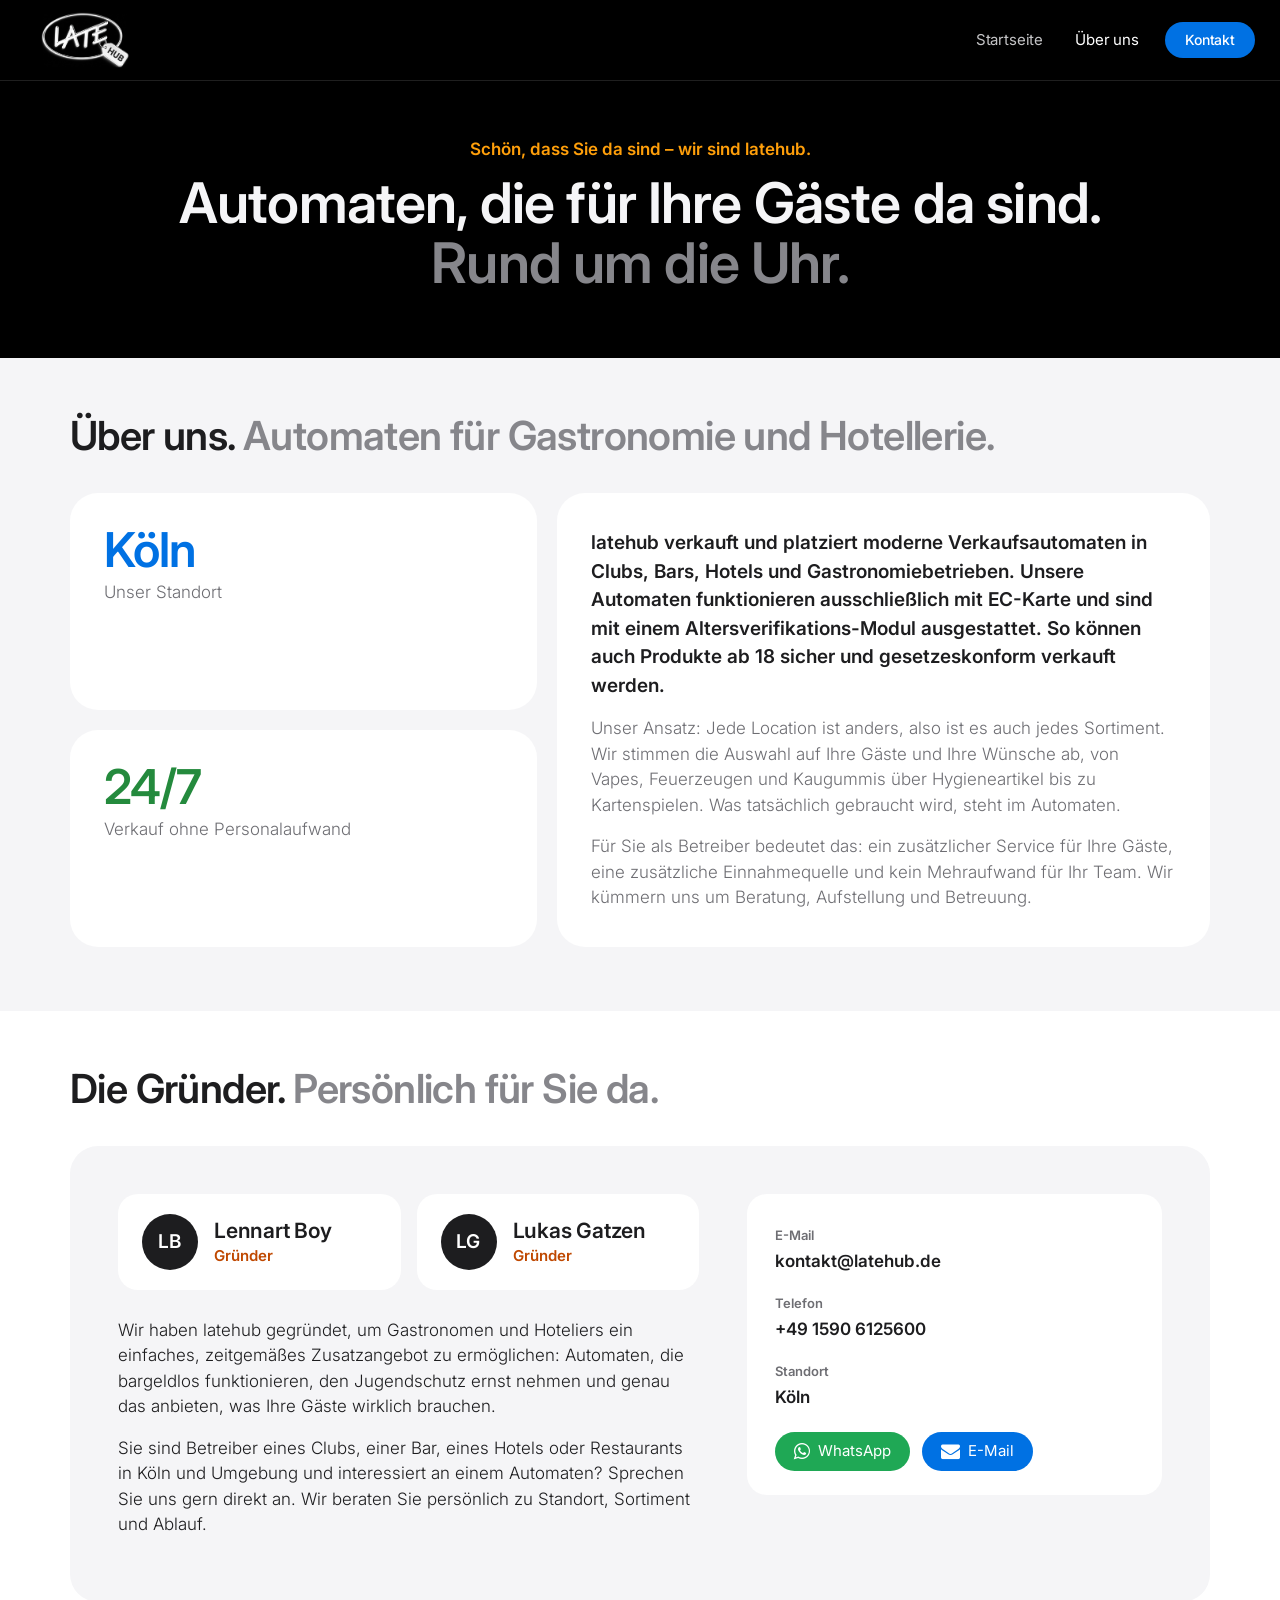
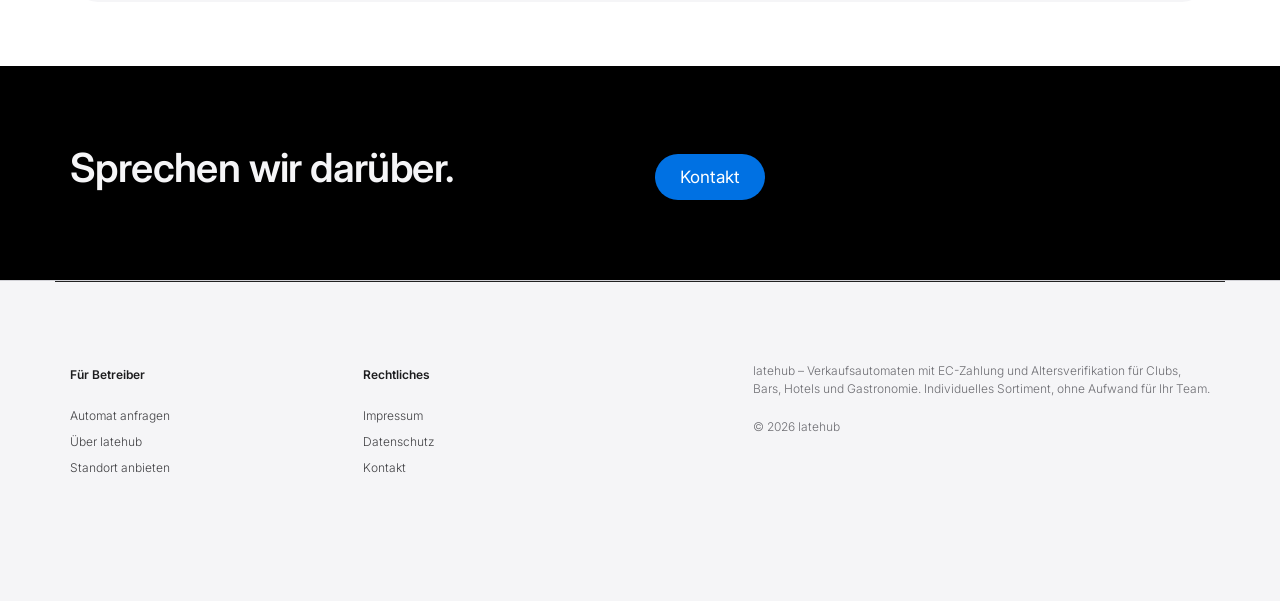
==== about.html @ fcbd8791 "Add founders section to about page, tidy header/footer markup - Show Lennart Boy and Lukas Gatzen as" ====
<!DOCTYPE html>
<html lang="de">

<head>

    <!--meta tags -->
    <meta charset="utf-8">
    <meta http-equiv="X-UA-Compatible" content="IE=edge">
    <meta name="viewport" content="width=device-width, initial-scale=1">
    <meta name="description" content="Über latehub: Verkaufsautomaten mit EC-Zahlung und Altersverifikation für Clubs, Bars, Hotels und Gastronomie in Köln. Gegründet von Lennart Boy und Lukas Gatzen.">
    <!--meta tags ends-->

    <title>Über uns – latehub</title>

    <!-- Schriften -->
    <link rel="preconnect" href="https://fonts.googleapis.com">
    <link rel="preconnect" href="https://fonts.gstatic.com" crossorigin>
    <link href="https://fonts.googleapis.com/css?family=Open+Sans:400,300,800%7cRoboto+Mono:400,700%7cMerriweather:300%7cAbril+Fatface%7cMontserrat:700,800&display=swap"
          rel="stylesheet">
    <link href="https://fonts.googleapis.com/css2?family=Inter:wght@400;500;600;700&display=swap" rel="stylesheet">

    <!-- Bootstrap stylesheet -->
    <link href="css/bootstrap.min.css" rel="stylesheet">

    <!-- Font Icons -->
    <link rel="stylesheet" href="https://maxcdn.bootstrapcdn.com/font-awesome/4.4.0/css/font-awesome.min.css">

    <!-- Popup Images -->
    <link rel="stylesheet" type="text/css" href="css/magnific-popup.css">

    <!-- css animation -->
    <link rel="stylesheet" type="text/css" href="css/animate.css">

    <!-- custom stylesheets -->
    <link rel="stylesheet" type="text/css" href="css/main.css">

    <!-- Design im Stil von apple.com -->
    <style>
        /* ===== Farben und Schrift (Apple-Stil) ===== */
        :root {
            --font: "SF Pro Display", "SF Pro Text", -apple-system, BlinkMacSystemFont, "Inter", "Helvetica Neue", Arial, sans-serif;
            --bg-light: #f5f5f7;
            --ink: #1d1d1f;
            --grey: #6e6e73;
            --line: #d2d2d7;
            --blue: #0071e3;
            --blue-hover: #0077ed;
            --blue-on-dark: #2997ff;
            --orange: #bf4800;
            --green: #248a3d;
            --whatsapp: #1fa855;
            --whatsapp-hover: #25d366;
            --nav-height: 64px;
        }
        @media (min-width: 768px) {
            :root {
                --nav-height: 80px;
            }
        }
        html {
            scroll-padding-top: var(--nav-height);
        }
        body, p, li, a, span, button, h1, h2, h3, h4, td {
            font-family: var(--font);
            -webkit-font-smoothing: antialiased;
            -moz-osx-font-smoothing: grayscale;
        }
        h1,
        .section-title {
            font-weight: 600;
            font-size: 34px;
            line-height: 1.08;
            letter-spacing: -0.015em;
        }
        .muted {
            color: #86868b;
        }
        @media (min-width: 992px) {
            h1,
            .section-title {
                font-size: 40px;
            }
        }

        /* ===== Runde Knöpfe ===== */
        .apple-btn {
            display: inline-block;
            font-family: var(--font);
            font-weight: 400;
            font-size: 17px;
            line-height: 1.2;
            text-decoration: none;
            padding: 12px 24px;
            border-radius: 980px;
            border: 1px solid transparent;
            transition: background-color 0.2s, color 0.2s, border-color 0.2s;
        }
        .apple-btn .fa {
            font-size: 19px;
            margin-right: 8px;
            vertical-align: -2px;
        }
        .apple-btn-whatsapp {
            background-color: var(--whatsapp);
            color: #ffffff;
        }
        .apple-btn-whatsapp:hover,
        .apple-btn-whatsapp:focus {
            background-color: var(--whatsapp-hover);
            color: #ffffff;
            text-decoration: none;
        }
        .apple-btn-email,
        .apple-btn-primary {
            background-color: var(--blue);
            color: #ffffff;
        }
        .apple-btn-email:hover,
        .apple-btn-email:focus,
        .apple-btn-primary:hover,
        .apple-btn-primary:focus {
            background-color: var(--blue-hover);
            color: #ffffff;
            text-decoration: none;
        }
        .contact-btns {
            display: flex;
            flex-wrap: wrap;
            gap: 12px;
        }

        /* ===== Navigationsleiste (Apple-Stil, identisch zur Startseite) ===== */
        #header .navbar-default {
            background-color: #000000 !important;
            -webkit-backdrop-filter: none;
            backdrop-filter: none;
            border: none;
            border-bottom: 1px solid rgba(255, 255, 255, 0.12);
            box-shadow: none;
            margin-bottom: 0;
            min-height: 0;
        }
        #header .navbar-default .navbar-collapse {
            background-color: transparent !important;
            border: none;
            box-shadow: none;
        }
        #header .navbar-default .navbar-brand {
            height: auto;
            padding: 10px 15px;
            display: block;
        }
        #header .navbar-default .navbar-brand img {
            display: block;
            height: 44px;
            max-height: none;
            width: auto;
        }
        /* Menü-Knopf (Handy): Striche einfarbig, in allen Zuständen */
        #header .navbar-default .navbar-toggle {
            margin: 15px 15px 15px 0;
        }
        #header .navbar-default .navbar-toggle .icon-bar,
        #header .navbar-default .navbar-toggle:hover .icon-bar,
        #header .navbar-default .navbar-toggle:focus .icon-bar,
        #header .navbar-default .navbar-toggle:active .icon-bar,
        #header .navbar-default .navbar-toggle.collapsed .icon-bar,
        #header .navbar-default .navbar-toggle:not(.collapsed) .icon-bar {
            background-color: #f5f5f7 !important;
            background-image: none !important;
        }
        #header .navbar-default .navbar-toggle,
        #header .navbar-default .navbar-toggle:active,
        #header .navbar-default .navbar-toggle:not(.collapsed) {
            background-color: transparent !important;
            border-color: rgba(255, 255, 255, 0.25) !important;
            -webkit-tap-highlight-color: transparent;
        }
        #header .navbar-default .navbar-toggle:hover,
        #header .navbar-default .navbar-toggle:focus {
            background-color: rgba(255, 255, 255, 0.1) !important;
        }
        #header .navbar-default .navbar-nav > li > a {
            font-family: var(--font);
            font-weight: 400;
            font-size: 15px;
            line-height: 20px;
            letter-spacing: -0.01em;
            text-transform: none !important;
            color: rgba(245, 245, 247, 0.8) !important;
            background-color: transparent !important;
            padding: 14px 15px;
            border-top: 1px solid rgba(255, 255, 255, 0.08);
            transition: color 0.2s;
        }
        #header .navbar-default .navbar-nav > li > a:hover,
        #header .navbar-default .navbar-nav > li > a:focus,
        #header .navbar-default .navbar-nav > li.active > a,
        #header .navbar-default .navbar-nav > li.active > a:hover,
        #header .navbar-default .navbar-nav > li.active > a:focus {
            color: #ffffff !important;
            background-color: transparent !important;
        }
        #header .navbar-default .navbar-nav > li > a:focus-visible {
            outline: 2px solid var(--blue-on-dark);
            outline-offset: -2px;
        }
        /* Kontakt-Knopf (blau, ganz rechts) */
        #header .navbar-default .navbar-nav > li.nav-contact > a {
            color: #ffffff !important;
            font-weight: 500;
            font-size: 14px;
            text-align: center;
            border-top: none;
            border-radius: 980px;
            margin: 12px 15px 16px;
            padding: 10px 20px;
            background-color: var(--blue) !important;
            transition: background-color 0.2s;
        }
        #header .navbar-default .navbar-nav > li.nav-contact > a:hover,
        #header .navbar-default .navbar-nav > li.nav-contact > a:focus {
            background-color: var(--blue-hover) !important;
            color: #ffffff !important;
        }
        @media (max-width: 767px) {
            #header .navbar-default .navbar-collapse {
                background-color: #000000 !important;
            }
        }
        @media (min-width: 768px) {
            #header .navbar-default > .container {
                width: 100%;
                max-width: none;
                padding-left: 40px;
                padding-right: 40px;
            }
            #header .navbar-default .navbar-brand {
                padding: 12px 15px;
            }
            #header .navbar-default .navbar-brand img {
                height: 56px;
            }
            #header .navbar-default .navbar-collapse {
                padding-right: 0;
            }
            #header .navbar-default .navbar-nav > li > a {
                padding: 30px 16px;
                border-top: none;
            }
            #header .navbar-default .navbar-nav > li.nav-contact > a {
                margin: 22px 0 22px 10px;
                padding: 8px 20px;
            }
        }

        /* ===== Kopfbereich (schwarz) ===== */
        #about-hero {
            background: #000000 !important;
            padding: calc(var(--nav-height) + 56px) 0 64px;
            text-align: center;
        }
        #about-hero .hero-kicker {
            display: block;
            font-family: var(--font);
            font-weight: 600;
            font-size: 17px;
            color: #ff9f0a;
            margin: 0 0 12px;
        }
        #about-hero h1 {
            color: #f5f5f7;
            margin: 0 auto;
            max-width: 980px;
        }
        @media (min-width: 768px) {
            #about-hero h1 {
                font-size: 48px;
                line-height: 1.08;
            }
        }
        @media (min-width: 992px) {
            #about-hero h1 {
                font-size: 56px;
                line-height: 1.07;
            }
        }

        /* ===== Über uns (hellgrau, weiße Karten) ===== */
        #about-us {
            background: var(--bg-light) !important;
            color: var(--ink);
            padding: 56px 0 64px;
        }
        #about-us .section-title {
            color: var(--ink);
            margin: 0 0 36px;
            max-width: 980px;
        }
        .about-grid {
            display: grid;
            grid-template-columns: 1fr;
            gap: 20px;
        }
        .about-stats {
            display: grid;
            grid-template-columns: 1fr;
            gap: 20px;
        }
        .stat-card {
            background-color: #ffffff;
            border-radius: 28px;
            padding: 32px 34px;
        }
        .stat-card .stat-value {
            display: block;
            font-family: var(--font);
            font-weight: 600;
            font-size: 48px;
            line-height: 1.05;
            letter-spacing: -0.02em;
            color: var(--ink);
            margin-bottom: 6px;
        }
        .stat-card:nth-child(1) .stat-value { color: var(--blue); }
        .stat-card:nth-child(2) .stat-value { color: var(--green); }
        .stat-card .stat-label {
            display: block;
            font-family: var(--font);
            font-size: 17px;
            line-height: 1.4;
            color: var(--grey);
        }
        .about-text {
            background-color: #ffffff;
            border-radius: 28px;
            padding: 36px 34px 20px;
        }
        .about-text p {
            font-family: var(--font);
            font-size: 17px;
            line-height: 1.5;
            color: var(--grey);
            margin: 0 0 16px;
        }
        .about-text p:first-child {
            font-size: 19px;
            font-weight: 600;
            color: var(--ink);
        }
        @media (min-width: 992px) {
            .about-grid {
                grid-template-columns: 5fr 7fr;
                align-items: stretch;
            }
        }

        /* ===== Gründer (weiß, graue Karte) ===== */
        #founder {
            background: #ffffff !important;
            color: var(--ink);
            padding: 56px 0 64px;
        }
        #founder .section-title {
            color: var(--ink);
            margin: 0 0 36px;
            max-width: 980px;
        }
        .founder-card {
            display: grid;
            grid-template-columns: 1fr;
            gap: 32px;
            background-color: var(--bg-light);
            border-radius: 28px;
            padding: 40px 36px;
        }
        .founder-people {
            display: grid;
            grid-template-columns: 1fr;
            gap: 16px;
            margin-bottom: 28px;
        }
        .person {
            display: flex;
            align-items: center;
            gap: 16px;
            background-color: #ffffff;
            border-radius: 20px;
            padding: 20px 24px;
        }
        .person-avatar {
            flex: 0 0 56px;
            width: 56px;
            height: 56px;
            border-radius: 50%;
            background-color: var(--ink);
            color: #ffffff;
            font-family: var(--font);
            font-weight: 600;
            font-size: 19px;
            line-height: 56px;
            text-align: center;
            letter-spacing: 0.02em;
        }
        .person h3 {
            font-family: var(--font);
            font-weight: 600;
            font-size: 21px;
            line-height: 1.2;
            letter-spacing: -0.01em;
            text-transform: none;
            color: var(--ink);
            margin: 0 0 2px;
        }
        .person-role {
            display: block;
            font-family: var(--font);
            font-size: 15px;
            line-height: 1.3;
            color: var(--orange);
            font-weight: 600;
        }
        .founder-text p {
            font-family: var(--font);
            font-size: 17px;
            line-height: 1.5;
            color: var(--ink);
            margin: 0 0 16px;
        }
        .founder-contact {
            background-color: #ffffff;
            border-radius: 20px;
            padding: 28px 28px 24px;
            align-self: start;
        }
        .contact-row {
            padding: 0 0 18px;
        }
        .contact-row .row-label {
            display: block;
            font-family: var(--font);
            font-weight: 600;
            font-size: 13px;
            color: var(--grey);
            margin-bottom: 2px;
        }
        .contact-row .row-value {
            display: block;
            font-family: var(--font);
            font-weight: 600;
            font-size: 17px;
            line-height: 1.3;
            color: var(--ink);
            word-break: break-word;
        }
        .contact-row a.row-value {
            text-decoration: none;
        }
        .contact-row a.row-value:hover {
            color: var(--blue);
        }
        .founder-contact .contact-btns {
            margin-top: 6px;
        }
        .founder-contact .contact-btns .apple-btn {
            font-size: 15px;
            padding: 9px 18px;
        }
        @media (min-width: 576px) {
            .founder-people {
                grid-template-columns: 1fr 1fr;
            }
        }
        @media (min-width: 992px) {
            .founder-card {
                grid-template-columns: 7fr 5fr;
                gap: 48px;
                padding: 48px 48px;
            }
        }

        /* ===== Abschluss (schwarz) ===== */
        #cta {
            background: #000000 !important;
        }
        #cta .section-title {
            color: #f5f5f7;
        }
        #cta .contact-btns {
            margin-top: 8px;
        }

        /* ===== Footer (hellgrau, klein) ===== */
        #footer {
            background: var(--bg-light) !important;
            color: var(--grey);
            border-top: 1px solid var(--line);
        }
        #footer h4 {
            font-family: var(--font);
            font-weight: 600;
            font-size: 12px;
            text-transform: none;
            letter-spacing: 0;
            color: var(--ink) !important;
        }
        #footer a {
            font-family: var(--font);
            font-size: 12px;
            color: #424245 !important;
        }
        #footer a:hover {
            color: #000000 !important;
            text-decoration: underline;
        }
        #footer .footer-text p,
        #footer .footer-text span {
            font-family: var(--font);
            font-size: 12px;
            line-height: 1.5;
            color: var(--grey) !important;
        }
    </style>

</head>

<body>

<!-- Start: Preloader section -->
<div id="loader-wrapper">
    <div id="loader"></div>
</div>
<!-- End: Preloader section -->

<!-- DOCUMENT WRAPPER STARTS -->

    <!-- MAIN HEADER STARTS-->
    <header id="header">

        <!-- TOP NAVIGATION -->
        <nav class="top-navigation-bar navbar navbar-default navbar-fixed-top">
            <div class="container">
                <div class="row">
                    <div class="col-md-12">
                        <div class="navbar-header">
                            <button type="button" class="navbar-toggle collapsed"
                                    data-toggle="collapse" data-target="#top-navigation-bar"
                                    aria-expanded="false" aria-controls="top-navigation-bar">
                                <span class="sr-only">Navigation umschalten</span>
                                <span class="icon-bar"></span>
                                <span class="icon-bar"></span>
                                <span class="icon-bar"></span>
                            </button>
                            <a class="navbar-brand" href="index.html"><img src="images/banner-carousel/logoicon.png" alt="latehub" decoding="async"></a>
                        </div>

                        <div class="collapse navbar-collapse" id="top-navigation-bar">
                            <ul class="nav navbar-nav navbar-right">
                                <li><a href="index.html">Startseite</a></li>
                                <li class="active"><a href="about.html">Über uns</a></li>
                                <li class="nav-contact"><a href="kontakt.html">Kontakt</a></li>
                            </ul>
                        </div>
                    </div>
                </div>
            </div>
        </nav>
        <!-- TOP NAVIGATION ENDS -->

    </header>
    <!-- main header ends-->

    <main>

        <!-- ================= KOPFBEREICH ================= -->
        <section id="about-hero">
            <div class="container">
                <span class="hero-kicker">Schön, dass Sie da sind – wir sind latehub.</span>
                <h1>Automaten, die für Ihre Gäste da sind. <span class="muted">Rund um die Uhr.</span></h1>
            </div>
        </section>

        <!-- ================= ÜBER UNS ================= -->
        <section id="about-us" class="about-us">
            <div class="container">
                <h2 class="section-title">Über uns. <span class="muted">Automaten für Gastronomie und Hotellerie.</span></h2>

                <div class="about-grid">

                    <div class="about-stats">
                        <div class="stat-card">
                            <span class="stat-value">Köln</span>
                            <span class="stat-label">Unser Standort</span>
                        </div>
                        <div class="stat-card">
                            <span class="stat-value">24/7</span>
                            <span class="stat-label">Verkauf ohne Personalaufwand</span>
                        </div>
                    </div>

                    <div class="about-text">
                        <p>latehub verkauft und platziert moderne Verkaufsautomaten in Clubs, Bars, Hotels und Gastronomiebetrieben. Unsere Automaten funktionieren ausschließlich mit EC-Karte und sind mit einem Altersverifikations-Modul ausgestattet. So können auch Produkte ab 18 sicher und gesetzeskonform verkauft werden.</p>
                        <p>Unser Ansatz: Jede Location ist anders, also ist es auch jedes Sortiment. Wir stimmen die Auswahl auf Ihre Gäste und Ihre Wünsche ab, von Vapes, Feuerzeugen und Kaugummis über Hygieneartikel bis zu Kartenspielen. Was tatsächlich gebraucht wird, steht im Automaten.</p>
                        <p>Für Sie als Betreiber bedeutet das: ein zusätzlicher Service für Ihre Gäste, eine zusätzliche Einnahmequelle und kein Mehraufwand für Ihr Team. Wir kümmern uns um Beratung, Aufstellung und Betreuung.</p>
                    </div>

                </div>
            </div>
        </section>

        <!-- ================= GRÜNDER ================= -->
        <section id="founder" class="founder">
            <div class="container">
                <h2 class="section-title">Die Gründer. <span class="muted">Persönlich für Sie da.</span></h2>

                <div class="founder-card">

                    <div class="founder-text">
                        <div class="founder-people">
                            <div class="person">
                                <span class="person-avatar" aria-hidden="true">LB</span>
                                <div>
                                    <h3>Lennart Boy</h3>
                                    <span class="person-role">Gründer</span>
                                </div>
                            </div>
                            <div class="person">
                                <span class="person-avatar" aria-hidden="true">LG</span>
                                <div>
                                    <h3>Lukas Gatzen</h3>
                                    <span class="person-role">Gründer</span>
                                </div>
                            </div>
                        </div>
                        <p>Wir haben latehub gegründet, um Gastronomen und Hoteliers ein einfaches, zeitgemäßes Zusatzangebot zu ermöglichen: Automaten, die bargeldlos funktionieren, den Jugendschutz ernst nehmen und genau das anbieten, was Ihre Gäste wirklich brauchen.</p>
                        <p>Sie sind Betreiber eines Clubs, einer Bar, eines Hotels oder Restaurants in Köln und Umgebung und interessiert an einem Automaten? Sprechen Sie uns gern direkt an. Wir beraten Sie persönlich zu Standort, Sortiment und Ablauf.</p>
                    </div>

                    <div class="founder-contact">
                        <div class="contact-row">
                            <span class="row-label">E-Mail</span>
                            <a href="mailto:kontakt@latehub.de" class="row-value">kontakt@latehub.de</a>
                        </div>
                        <div class="contact-row">
                            <span class="row-label">Telefon</span>
                            <a href="tel:+4915906125600" class="row-value">+49 1590 6125600</a>
                        </div>
                        <div class="contact-row">
                            <span class="row-label">Standort</span>
                            <span class="row-value">Köln</span>
                        </div>
                        <div class="contact-btns">
                            <a href="https://wa.me/4915906125600?text=Hallo%20latehub%2C%20ich%20interessiere%20mich%20f%C3%BCr%20einen%20Automaten." target="_blank" rel="noopener" class="apple-btn apple-btn-whatsapp"><i class="fa fa-whatsapp" aria-hidden="true"></i>WhatsApp</a>
                            <a href="mailto:kontakt@latehub.de" class="apple-btn apple-btn-email"><i class="fa fa-envelope" aria-hidden="true"></i>E-Mail</a>
                        </div>
                    </div>

                </div>
            </div>
        </section>

        <!-- ================= ABSCHLUSS ================= -->
        <section id="cta" class="cta page">
            <div class="container">
                <div class="row">
                    <div class="col-sm-6">
                        <h2 class="section-title">Sprechen wir darüber.</h2>
                    </div>
                    <div class="col-sm-6">
                        <div class="contact-btns">
                            <a href="kontakt.html" class="apple-btn apple-btn-primary">Kontakt</a>
                        </div>
                    </div>
                </div>
            </div>
        </section>

    </main>

    <!-- footer section starts -->
    <footer id="footer" class="footer">
        <div class="container">
            <div class="row">
                <div class="footer-wrapper clearfix page">
                    <div class="col-md-6 footer-left">
                        <div class="row">
                            <div class="col-xs-6">
                                <div class="footer-link footer-link-1">
                                    <h4>Für Betreiber</h4>
                                    <ul>
                                        <li><a href="kontakt.html">Automat anfragen</a></li>
                                        <li><a href="about.html">Über latehub</a></li>
                                        <li><a href="kontakt.html">Standort anbieten</a></li>
                                    </ul>
                                </div>
                            </div>
                            <div class="col-xs-6">
                                <div class="footer-link footer-link-2">
                                    <h4>Rechtliches</h4>
                                    <ul>
                                        <li><a href="impressum.html">Impressum</a></li>
                                        <li><a href="datenschutz.html">Datenschutz</a></li>
                                        <li><a href="kontakt.html">Kontakt</a></li>
                                    </ul>
                                </div>
                            </div>
                        </div>
                    </div>
                    <div class="col-md-5 col-md-offset-1 footer-text">
                        <p>latehub – Verkaufsautomaten mit EC-Zahlung und Altersverifikation für Clubs, Bars, Hotels und Gastronomie. Individuelles Sortiment, ohne Aufwand für Ihr Team.</p>
                        <span>&copy; 2026 latehub</span>
                    </div>
                </div>
            </div>
        </div>
    </footer>
    <!-- footer section ends -->

<!-- DOCUMENT WRAPPER ENDS -->


<!-- SCRIPTS -->
    <script src="js/jquery-1.11.2.min.js"></script>
    <script type="text/javascript" src="js/jquery.magnific-popup.min.js"></script>
    <script type="text/javascript" src="js/jquery.easing.min.js"></script>
    <script type="text/javascript" src="js/wow.min.js"></script>
    <script src="http://maps.google.com/maps/api/js"></script>
    <script src="js/gmaps.js"></script>
    <script src="js/bootstrap.min.js"></script>
    <script src="js/main.js"></script>

    <!-- Notausgang: blendet den Lade-Bildschirm nach 2 Sekunden aus -->
    <script>
      setTimeout(function () {
        var l = document.getElementById('loader-wrapper');
        if (l) { l.style.display = 'none'; }
      }, 2000);
    </script>
<!-- SCRIPTS ENDS -->
</body>

</html>
---- css/main.css ----
/*
	GhuGhu Agency
	Author: Wahid Polin
	Version: 0.0.1
*/
/* http://meyerweb.com/eric/tools/css/reset/ 
   v2.0 | 20110126
   License: none (public domain)
*/
/* line 18, ../scss/base/_reset.scss */
html, body, div, span, applet, object, iframe,
h1, h2, h3, h4, h5, h6, p, blockquote, pre,
a, abbr, acronym, address, big, cite, code,
del, dfn, em, img, ins, kbd, q, s, samp,
small, strike, strong, sub, sup, tt, var,
b, u, i, center,
dl, dt, dd, ol, ul, li,
fieldset, form, label, legend,
table, caption, tbody, tfoot, thead, tr, th, td,
article, aside, canvas, details, embed,
figure, figcaption, footer, header, hgroup,
menu, nav, output, ruby, section, summary,
time, mark, audio, video {
  margin: 0;
  padding: 0;
  border: 0;
  font-size: 100%;
  font: inherit;
  vertical-align: baseline;
}

/* HTML5 display-role reset for older browsers */
/* line 28, ../scss/base/_reset.scss */
article, aside, details, figcaption, figure,
footer, header, hgroup, menu, nav, section {
  display: block;
}

/* line 31, ../scss/base/_reset.scss */
body {
  line-height: 1;
}

/* line 34, ../scss/base/_reset.scss */
ol, ul {
  list-style: none;
}

/* line 37, ../scss/base/_reset.scss */
blockquote, q {
  quotes: none;
}

/* line 41, ../scss/base/_reset.scss */
blockquote:before, blockquote:after,
q:before, q:after {
  content: '';
  content: none;
}

/* line 45, ../scss/base/_reset.scss */
table {
  border-collapse: collapse;
  border-spacing: 0;
}

/*font*/
/* line 1, ../scss/base/_base.scss */
body {
  font-family: "Merriweather", "Serif";
  color: white;
  font-size: 14px;
  font-weight: 300;
  line-height: 24px;
}

/* line 9, ../scss/base/_base.scss */
a {
  color: white;
}

/* line 13, ../scss/base/_base.scss */
span.thin {
  font-weight: 300;
}

/* line 17, ../scss/base/_base.scss */
.page {
  padding: 60px 0;
}

/* line 21, ../scss/base/_base.scss */
.page-top {
  padding: 110px 0 60px;
}

/* line 25, ../scss/base/_base.scss */
h1 {
  font-family: "Abril Fatface";
  font-size: 52px;
  line-height: 1;
}

/* line 31, ../scss/base/_base.scss */
h2 {
  font-family: "Open sans", "Sans Serif";
  font-size: 24px;
  font-weight: 800;
  line-height: 1.5;
}

/* line 38, ../scss/base/_base.scss */
h3 {
  font-family: "Open sans", "Sans Serif";
  font-size: 20px;
  font-weight: 300;
  line-height: 1.5;
  text-transform: uppercase;
  letter-spacing: 3px;
  color: #090909;
}

/* line 48, ../scss/base/_base.scss */
h4 {
  font-family: "Open sans", "Sans Serif";
  font-weight: 800;
  font-size: 30px;
  text-transform: uppercase;
  margin-bottom: 5px;
}

/* line 56, ../scss/base/_base.scss */
p {
  margin-bottom: 15px;
}

/* line 1, ../scss/layout/_nav.scss */
.navbar {
  font-family: "Open sans", "Sans Serif";
}

/* line 4, ../scss/layout/_nav.scss */
.navbar-default {
  background-color: #090909;
  border: none;
}
/* line 8, ../scss/layout/_nav.scss */
.navbar-default .navbar-brand {
  font-family: "Abril Fatface";
  font-weight: 800;
  color: #fff;
  font-size: 24px;
  padding: 15px 0;
}
/* line 15, ../scss/layout/_nav.scss */
.navbar-default .navbar-brand:hover {
  color: #f2013f;
}
/* line 19, ../scss/layout/_nav.scss */
.navbar-default .navbar-brand span.thin {
  font-family: "Open sans", "Sans Serif";
}
/* line 24, ../scss/layout/_nav.scss */
.navbar-default .navbar-toggle {
  border: none;
  background-color: #f2013f;
}
/* line 28, ../scss/layout/_nav.scss */
.navbar-default .navbar-toggle:hover, .navbar-default .navbar-toggle:focus {
  background-color: #d90138;
}
/* line 32, ../scss/layout/_nav.scss */
.navbar-default .navbar-toggle .icon-bar {
  background-color: white;
}
/* line 37, ../scss/layout/_nav.scss */
.navbar-default .navbar-nav > li > a {
  color: white;
  text-transform: uppercase;
  letter-spacing: 2px;
  font-size: 14px;
  font-weight: 800;
  transition: all 0.3s;
  padding-top: 20px;
  padding-bottom: 20px;
}
/* line 47, ../scss/layout/_nav.scss */
.navbar-default .navbar-nav > li > a:hover {
  background-color: transparent;
  color: #f2013f;
}
/* line 52, ../scss/layout/_nav.scss */
.navbar-default .navbar-nav > li > a:focus {
  color: #fff;
}
/* line 57, ../scss/layout/_nav.scss */
.navbar-default .navbar-nav > li.active > a {
  background-color: #090909;
  color: #f2013f;
}
/* line 61, ../scss/layout/_nav.scss */
.navbar-default .navbar-nav > li.active > a:hover {
  background-color: transparent;
  color: #f2013f;
}
/* line 67, ../scss/layout/_nav.scss */
.navbar-default .navbar-collapse {
  background-color: #090909;
  border: none;
  padding-right: 40px;
}

/* line 1, ../scss/layout/_footer.scss */
.footer {
  background-color: #090909;
  font-family: "Roboto Mono";
  font-size: 12px;
}
/* line 6, ../scss/layout/_footer.scss */
.footer h4 {
  font-family: "Roboto Mono";
  text-transform: none;
  font-size: 14px;
  font-weight: 700;
  margin-bottom: 15px;
}
/* line 14, ../scss/layout/_footer.scss */
.footer ul {
  margin-bottom: 40px;
}

/* line 20, ../scss/layout/_footer.scss */
.footer-wrapper {
  border-top: 1px solid #222;
  padding: 60px 0;
}

/* line 1, ../scss/modules/_blocks.scss */
.service {
  padding: 35px 0 40px;
  border-top: 1px solid #d00136;
}
/* line 5, ../scss/modules/_blocks.scss */
.service h2 {
  margin-bottom: 15px;
}

/* line 10, ../scss/modules/_blocks.scss */
.service-number {
  font-family: "Abril Fatface";
  font-size: 100px;
  color: #090909;
  margin-top: -30px;
  display: inline-block;
  font-weight: 700;
  line-height: 1.5;
}

/*section snippets*/
/* line 24, ../scss/modules/_blocks.scss */
.section-snippet {
  margin-bottom: 20px;
}
/* line 27, ../scss/modules/_blocks.scss */
.section-snippet span {
  font-family: "Open sans", "Sans Serif";
  font-weight: 400;
  display: block;
  color: #f2013f;
  margin-left: 5px;
}
/* line 34, ../scss/modules/_blocks.scss */
.section-snippet span.snippet-heading {
  text-transform: uppercase;
  font-weight: 800;
  color: #bbb;
  letter-spacing: 1px;
}
/* line 41, ../scss/modules/_blocks.scss */
.section-snippet span:last-child {
  margin-bottom: 40px;
}

/* team member */
/* line 52, ../scss/modules/_blocks.scss */
.team-member {
  padding: 40px 0;
}
/* line 55, ../scss/modules/_blocks.scss */
.team-member::first-of-type {
  padding-top: 0;
  border: none;
}

/* line 61, ../scss/modules/_blocks.scss */
.team-member-img {
  width: 100%;
  height: 230px;
  background-image: url("../images/about-us/5.jpg");
  background-size: cover;
  background-position: center center;
  background-repeat: no-repeat;
  margin-bottom: 40px;
  border-top: 5px solid #090909;
}

/* line 73, ../scss/modules/_blocks.scss */
.team-member-contact {
  margin-bottom: 40px;
}

/* line 78, ../scss/modules/_blocks.scss */
.team-member-desc-heading {
  margin-bottom: 20px;
}
/* line 81, ../scss/modules/_blocks.scss */
.team-member-desc-heading h4 {
  margin-bottom: 10px;
}
/* line 85, ../scss/modules/_blocks.scss */
.team-member-desc-heading span {
  font-size: 18px;
  color: #F2013F;
}

/*map*/
/* line 93, ../scss/modules/_blocks.scss */
#map {
  height: 350px;
  color: #090909;
  box-shadow: 0px 0px 45px rgba(0, 0, 0, 0.1), 0px 0px 45px rgba(0, 0, 0, 0.2);
}

/* line 1, ../scss/modules/_buttons.scss */
.custom-button {
  font-family: "Open sans", "Sans Serif";
  border-radius: 0;
  height: 60px;
  background-color: #f2013f;
  color: #fff;
  font-size: 24px;
  font-weight: 800;
  text-transform: uppercase;
  transition: all 0.3s;
}
/* line 12, ../scss/modules/_buttons.scss */
.custom-button:hover {
  background-color: #d90138;
}

/* line 1, ../scss/modules/_sections.scss */
.page {
  padding: 60px 0;
}

/* line 5, ../scss/modules/_sections.scss */
.main-heading {
  margin-bottom: 40px;
}

/* banner section */
/* line 11, ../scss/modules/_sections.scss */
.banner {
  background-color: #f2013f;
}
/* line 14, ../scss/modules/_sections.scss */
.banner .container {
  position: relative;
}
/* line 18, ../scss/modules/_sections.scss */
.banner h1 {
  margin-bottom: 20px;
}
/* line 22, ../scss/modules/_sections.scss */
.banner p {
  max-width: 470px;
}

/*who are we section*/
/* line 30, ../scss/modules/_sections.scss */
.who-are-we {
  background-color: #090909;
}
/* line 33, ../scss/modules/_sections.scss */
.who-are-we h1 {
  margin-bottom: 40px;
}

/* line 38, ../scss/modules/_sections.scss */
.services {
  background-color: #f2013f;
}

/*cta*/
/* line 44, ../scss/modules/_sections.scss */
.cta {
  background-color: #090909;
}

/* line 49, ../scss/modules/_sections.scss */
.cta h1 {
  margin-bottom: 40px;
}

/*about banner*/
/* line 55, ../scss/modules/_sections.scss */
.about-banner {
  background-color: #f2013f;
}

/* line 59, ../scss/modules/_sections.scss */
.about-heading {
  position: absolute;
  top: 35%;
}

/* line 64, ../scss/modules/_sections.scss */
.about-heading h3 {
  margin-bottom: 10px;
}

/*about-us*/
/* line 71, ../scss/modules/_sections.scss */
.about-us {
  background-color: #090909;
}
/* line 74, ../scss/modules/_sections.scss */
.about-us h1 {
  margin-bottom: 40px;
}

/* team members */
/* line 82, ../scss/modules/_sections.scss */
.team-members {
  background-color: #fff;
  color: #444;
}

/*address*/
/* line 89, ../scss/modules/_sections.scss */
.address {
  background-color: #f2013f;
}
/* line 92, ../scss/modules/_sections.scss */
.address h1 {
  margin-bottom: 30px;
}

/* line 97, ../scss/modules/_sections.scss */
.address-table {
  color: #fff;
  border-top: 1px solid #d00136;
  margin-bottom: 60px;
}
/* line 102, ../scss/modules/_sections.scss */
.address-table td {
  border-bottom: 1px solid #d00136;
}

/*email us*/
/* line 113, ../scss/modules/_sections.scss */
.address-wrapper,
.email-wrapper,
.form-wrapper,
.map-wrapper,
.footer-wrapper {
  max-width: 500px;
  margin: 0 auto;
}

/* line 118, ../scss/modules/_sections.scss */
.email-us {
  background-color: #090909;
}
/* line 121, ../scss/modules/_sections.scss */
.email-us h1 {
  margin-bottom: 30px;
}

/*prelooader */
/* line 3, ../scss/modules/_components.scss */
#loader-wrapper {
  position: fixed;
  top: 0;
  left: 0;
  right: 0;
  bottom: 0;
  background-color: #fff;
  /* change if the mask should have another color then white */
  z-index: 9999;
  /* makes sure it stays on top */
}

/* line 14, ../scss/modules/_components.scss */
#loader {
  width: 200px;
  height: 200px;
  position: absolute;
  left: 50%;
  /* centers the loading animation horizontally one the screen */
  top: 50%;
  /* centers the loading animation vertically one the screen */
  background-image: url(../images/Preloader_1.gif);
  /* path to your loading animation */
  background-repeat: no-repeat;
  background-position: center;
  margin: -100px 0 0 -100px;
  /* is width and height divided by two */
}

/* banner carousel */
/* line 34, ../scss/modules/_components.scss */
.banner-item {
  position: absolute;
  top: 20%;
}
/* line 38, ../scss/modules/_components.scss */
/*.banner-item img {
  box-shadow: 0px 0px 45px rgba(0, 0, 0, 0.2), 0px 0px 45px rgba(0, 0, 0, 0.2);
}*/

/* line 45, ../scss/modules/_components.scss */
.carousel-control {
  position: absolute;
  top: 100%;
  margin-top: -50px;
  bottom: 0;
  left: 0;
  width: 70px;
  height: 50px;
  font-size: 20px;
  color: #fff;
  text-align: center;
  text-shadow: 0 1px 2px rgba(0, 0, 0, 0.6);
  background-color: rgba(0, 0, 0, 0);
  filter: alpha(opacity=100);
  opacity: 1;
}
/* line 61, ../scss/modules/_components.scss */
.carousel-control.right {
  margin-right: 15px;
  /*to neget the col padding to align with container*/
  background-color: #090909;
}
/* line 65, ../scss/modules/_components.scss */
.carousel-control.right i img {
  margin-top: 12px;
}
/* line 70, ../scss/modules/_components.scss */
.carousel-control.left {
  left: 100%;
  margin-left: -286px;
  background-color: #090909;
}
/* line 75, ../scss/modules/_components.scss */
.carousel-control.left i img {
  margin-top: 12px;
}
/* line 80, ../scss/modules/_components.scss */
.carousel-control a {
  line-height: 0;
}

/* line 87, ../scss/modules/_components.scss */
.carousel-indicators {
  background-color: #090909;
  width: 131px;
  height: 50px;
  bottom: 0;
  left: 100%;
  margin-left: -201px;
  top: 100%;
  margin-top: -50px;
  padding-top: 14px;
  border-left: 1px solid #1a1a1a;
  border-right: 1px solid #1a1a1a;
}
/* line 100, ../scss/modules/_components.scss */
.carousel-indicators li {
  background-color: #fff;
  border: none;
  border-radius: 10px;
}
/* line 106, ../scss/modules/_components.scss */
.carousel-indicators .active {
  width: 12px;
  height: 12px;
  margin: 0;
  background-color: #F2013F;
}

/* =================  CAROUSEL CUSTOM FADE EFFECT ===================== */
/* line 120, ../scss/modules/_components.scss */
.carousel-fade .carousel-inner .item {
  -webkit-transition-property: opacity;
  transition-property: opacity;
}

/* line 126, ../scss/modules/_components.scss */
.carousel-fade .carousel-inner .item,
.carousel-fade .carousel-inner .active.left,
.carousel-fade .carousel-inner .active.right {
  opacity: 0;
}

/* line 131, ../scss/modules/_components.scss */
.carousel-fade .carousel-inner .active,
.carousel-fade .carousel-inner .next.left,
.carousel-fade .carousel-inner .prev.right {
  opacity: 1;
}

/* line 137, ../scss/modules/_components.scss */
.carousel-fade .carousel-inner .next,
.carousel-fade .carousel-inner .prev,
.carousel-fade .carousel-inner .active.left,
.carousel-fade .carousel-inner .active.right {
  left: 0;
  -webkit-transform: translate3d(0, 0, 0);
  transform: translate3d(0, 0, 0);
}

/* line 142, ../scss/modules/_components.scss */
.carousel-fade .carousel-control {
  z-index: 2;
}

/* line 1, ../scss/modules/_forms.scss */
.form-wrapper {
  font-family: "Roboto Mono";
  background-color: #fff;
  color: #090909;
  padding: 20px;
}

/* line 8, ../scss/modules/_forms.scss */
label, input, textarea {
  display: block;
  width: 100%;
  outline: none;
}

/* line 14, ../scss/modules/_forms.scss */
label {
  font-weight: 700;
  margin-bottom: 7px;
}

/* line 19, ../scss/modules/_forms.scss */
input, textarea {
  background-color: #f7f7f7;
  border: 1px solid #ddd;
  padding: 10px 5px;
  margin-bottom: 20px;
}

/* line 26, ../scss/modules/_forms.scss */
textarea {
  height: 130px;
  margin-bottom: 20px;
}

/* line 31, ../scss/modules/_forms.scss */
input.custom-button {
  border: none;
  font-family: "Roboto Mono";
}

/* line 36, ../scss/modules/_forms.scss */
label.local-error {
  background-color: #FCF8E3;
  color: #C74581;
  font-weight: 300;
  font-size: 12px;
  margin-top: -10px;
  margin-bottom: 20px;
  padding: 3px 20px;
  border-radius: 2px;
}

/* line 1, ../scss/modules/_tables.scss */
table {
  font-family: 'Roboto Mono';
  font-size: 12px;
  color: #444;
  width: 100%;
}
/* line 8, ../scss/modules/_tables.scss */
table tr td {
  padding: 15px 0;
  border-bottom: 1px solid #d5d5d5;
}
/* line 12, ../scss/modules/_tables.scss */
table tr td:first-of-type {
  width: 30%;
  font-weight: 700;
}

/* =================  CAROUSEL ANIMATION DELAY ===================== */
/* line 3, ../scss/modules/_animations.scss */
.delay-1 {
  -webkit-animation-delay: 300ms;
  -moz-animation-delay: 300ms;
  animation-delay: 300ms;
}

/* line 9, ../scss/modules/_animations.scss */
.delay-2 {
  -webkit-animation-delay: 600ms;
  -moz-animation-delay: 600ms;
  animation-delay: 600ms;
}

/* line 15, ../scss/modules/_animations.scss */
.delay-3 {
  -webkit-animation-delay: 1200ms;
  -moz-animation-delay: 1200ms;
  animation-delay: 1200ms;
}

/* line 21, ../scss/modules/_animations.scss */
.delay-4 {
  -webkit-animation-delay: 1500ms;
  -moz-animation-delay: 1500ms;
  animation-delay: 1500ms;
}

@media (min-width: 400px) {
  /* line 2, ../scss/layout/responsive/_big-mobile.scss */
  .banner-item {
    top: 30%;
  }

  /* line 6, ../scss/layout/responsive/_big-mobile.scss */
  .about-heading {
    top: 40%;
  }

  /* line 10, ../scss/layout/responsive/_big-mobile.scss */
  .form-wrapper {
    padding: 30px;
  }
}
@media (min-width: 768px) {
  /* line 3, ../scss/layout/responsive/_tablet.scss */
  body {
    font-size: 16px;
    line-height: 26px;
  }

  /* line 9, ../scss/layout/responsive/_tablet.scss */
  h2 {
    font-family: "Open sans", "Sans Serif";
    font-size: 26px;
    font-weight: 800;
    line-height: 1.5;
  }

  /* line 16, ../scss/layout/responsive/_tablet.scss */
  .page {
    padding: 80px 0;
  }

  /* line 20, ../scss/layout/responsive/_tablet.scss */
  .navbar-default {
    background-color: transparent;
  }
  /* line 22, ../scss/layout/responsive/_tablet.scss */
  .navbar-default .navbar-brand {
    padding: 20px 40px;
  }

  /* line 28, ../scss/layout/responsive/_tablet.scss */
  .banner-item {
    top: 35%;
  }
  /* line 31, ../scss/layout/responsive/_tablet.scss */
  .banner-item img {
    margin-top: -10px;
  }

  /* line 36, ../scss/layout/responsive/_tablet.scss */
  .about-us p {
    color: #e6e6e6;
  }

  /* line 40, ../scss/layout/responsive/_tablet.scss */
  .service-number {
    font-size: 140px;
  }

  /* line 48, ../scss/layout/responsive/_tablet.scss */
  .address-wrapper,
  .email-wrapper,
  .form-wrapper,
  .map-wrapper,
  .footer-wrapper {
    max-width: 100%;
    margin: 0;
  }

  /* line 53, ../scss/layout/responsive/_tablet.scss */
  .address-table {
    max-width: 350px;
  }

  /* line 57, ../scss/layout/responsive/_tablet.scss */
  .form-wrapper {
    padding: 40px;
  }

  /* line 61, ../scss/layout/responsive/_tablet.scss */
  .email-us h1 {
    margin-bottom: 100px;
  }
}
@media (min-width: 992px) {
  /* line 3, ../scss/layout/responsive/_laptop.scss */
  h1 {
    font-size: 62px;
  }

  /* line 7, ../scss/layout/responsive/_laptop.scss */
  .banner-item img {
    margin-top: -25px;
  }

  /* line 11, ../scss/layout/responsive/_laptop.scss */
  .about-us h1 {
    margin-bottom: 60px;
  }

  /* line 15, ../scss/layout/responsive/_laptop.scss */
  .page-top {
    padding: 200px 0 60px;
  }

  /* line 21, ../scss/layout/responsive/_laptop.scss */
  .navbar-default .navbar-nav > li > a {
    padding-top: 40px;
    padding-bottom: 40px;
  }
  /* line 26, ../scss/layout/responsive/_laptop.scss */
  .navbar-default .navbar-brand {
    font-size: 48px;
    padding: 40px;
  }

  /* line 32, ../scss/layout/responsive/_laptop.scss */
  .team-member-img, .team-member-contact {
    max-width: 350px;
  }
}
@media (min-width: 1200px) {
  /* line 2, ../scss/layout/responsive/_desktop.scss */
  .banner-item img {
    margin-top: -55px;
  }

  /* line 6, ../scss/layout/responsive/_desktop.scss */
  .about-heading {
    top: 48%;
  }
}

.team-member-desc {
    margin: 0px 15px;
    text-align: justify;
}

.footer-link a:hover {
  color: #f2013f;
  text-decoration: none;
}

.footer-text a {
  color: #f2013f;
}

.footer-text a:hover {
  text-decoration: none;
}
/*
	GhuGhu Agency
	Author: Wahid Polin
	Version: 0.0.1
*/
/* http://meyerweb.com/eric/tools/css/reset/ 
   v2.0 | 20110126
   License: none (public domain)
*/
/* line 18, ../scss/base/_reset.scss */
html, body, div, span, applet, object, iframe,
h1, h2, h3, h4, h5, h6, p, blockquote, pre,
a, abbr, acronym, address, big, cite, code,
del, dfn, em, img, ins, kbd, q, s, samp,
small, strike, strong, sub, sup, tt, var,
b, u, i, center,
dl, dt, dd, ol, ul, li,
fieldset, form, label, legend,
table, caption, tbody, tfoot, thead, tr, th, td,
article, aside, canvas, details, embed,
figure, figcaption, footer, header, hgroup,
menu, nav, output, ruby, section, summary,
time, mark, audio, video {
  margin: 0;
  padding: 0;
  border: 0;
  font-size: 100%;
  font: inherit;
  vertical-align: baseline;
}

/* HTML5 display-role reset for older browsers */
/* line 28, ../scss/base/_reset.scss */
article, aside, details, figcaption, figure,
footer, header, hgroup, menu, nav, section {
  display: block;
}

/* line 31, ../scss/base/_reset.scss */
body {
  line-height: 1;
}

/* line 34, ../scss/base/_reset.scss */
ol, ul {
  list-style: none;
}

/* line 37, ../scss/base/_reset.scss */
blockquote, q {
  quotes: none;
}

/* line 41, ../scss/base/_reset.scss */
blockquote:before, blockquote:after,
q:before, q:after {
  content: '';
  content: none;
}

/* line 45, ../scss/base/_reset.scss */
table {
  border-collapse: collapse;
  border-spacing: 0;
}

/*font*/
/* line 1, ../scss/base/_base.scss */
body {
  font-family: "Merriweather", "Serif";
  color: white;
  font-size: 14px;
  font-weight: 300;
  line-height: 24px;
}

/* line 9, ../scss/base/_base.scss */
a {
  color: white;
}

/* line 13, ../scss/base/_base.scss */
span.thin {
  font-weight: 300;
}

/* line 17, ../scss/base/_base.scss */
.page {
  padding: 60px 0;
}

/* line 21, ../scss/base/_base.scss */
.page-top {
  padding: 110px 0 60px;
}

/* line 25, ../scss/base/_base.scss */
h1 {
  font-family: "Abril Fatface";
  font-size: 52px;
  line-height: 1;
}

/* line 31, ../scss/base/_base.scss */
h2 {
  font-family: "Open sans", "Sans Serif";
  font-size: 24px;
  font-weight: 800;
  line-height: 1.5;
}

/* line 38, ../scss/base/_base.scss */
h3 {
  font-family: "Open sans", "Sans Serif";
  font-size: 20px;
  font-weight: 300;
  line-height: 1.5;
  text-transform: uppercase;
  letter-spacing: 3px;
  color: #090909;
}

/* line 48, ../scss/base/_base.scss */
h4 {
  font-family: "Open sans", "Sans Serif";
  font-weight: 800;
  font-size: 30px;
  text-transform: uppercase;
  margin-bottom: 5px;
}

/* line 56, ../scss/base/_base.scss */
p {
  margin-bottom: 15px;
}

/* line 1, ../scss/layout/_nav.scss */
.navbar {
  font-family: "Open sans", "Sans Serif";
}

/* line 4, ../scss/layout/_nav.scss */
.navbar-default {
  background-color: #090909;
  border: none;
}
/* line 8, ../scss/layout/_nav.scss */
.navbar-default .navbar-brand {
  font-family: "Abril Fatface";
  font-weight: 800;
  color: #fff;
  font-size: 24px;
  padding: 15px 0;
}
/* line 15, ../scss/layout/_nav.scss */
.navbar-default .navbar-brand:hover {
  color: #f2013f;
}
/* line 19, ../scss/layout/_nav.scss */
.navbar-default .navbar-brand span.thin {
  font-family: "Open sans", "Sans Serif";
}
/* line 24, ../scss/layout/_nav.scss */
.navbar-default .navbar-toggle {
  border: none;
  background-color: #f2013f;
}
/* line 28, ../scss/layout/_nav.scss */
.navbar-default .navbar-toggle:hover, .navbar-default .navbar-toggle:focus {
  background-color: #d90138;
}
/* line 32, ../scss/layout/_nav.scss */
.navbar-default .navbar-toggle .icon-bar {
  background-color: white;
}
/* line 37, ../scss/layout/_nav.scss */
.navbar-default .navbar-nav > li > a {
  color: white;
  text-transform: uppercase;
  letter-spacing: 2px;
  font-size: 14px;
  font-weight: 800;
  transition: all 0.3s;
  padding-top: 20px;
  padding-bottom: 20px;
}
/* line 47, ../scss/layout/_nav.scss */
.navbar-default .navbar-nav > li > a:hover {
  background-color: transparent;
  color: #f2013f;
}
/* line 52, ../scss/layout/_nav.scss */
.navbar-default .navbar-nav > li > a:focus {
  color: #fff;
}
/* line 57, ../scss/layout/_nav.scss */
.navbar-default .navbar-nav > li.active > a {
  background-color: #090909;
  color: #f2013f;
}
/* line 61, ../scss/layout/_nav.scss */
.navbar-default .navbar-nav > li.active > a:hover {
  background-color: transparent;
  color: #f2013f;
}
/* line 67, ../scss/layout/_nav.scss */
.navbar-default .navbar-collapse {
  background-color: #090909;
  border: none;
  padding-right: 40px;
}

/* line 1, ../scss/layout/_footer.scss */
.footer {
  background-color: #090909;
  font-family: "Roboto Mono";
  font-size: 12px;
}
/* line 6, ../scss/layout/_footer.scss */
.footer h4 {
  font-family: "Roboto Mono";
  text-transform: none;
  font-size: 14px;
  font-weight: 700;
  margin-bottom: 15px;
}
/* line 14, ../scss/layout/_footer.scss */
.footer ul {
  margin-bottom: 40px;
}

/* line 20, ../scss/layout/_footer.scss */
.footer-wrapper {
  border-top: 1px solid #222;
  padding: 60px 0;
}

/* line 1, ../scss/modules/_blocks.scss */
.service {
  padding: 35px 0 40px;
  border-top: 1px solid #d00136;
}
/* line 5, ../scss/modules/_blocks.scss */
.service h2 {
  margin-bottom: 15px;
}

/* line 10, ../scss/modules/_blocks.scss */
.service-number {
  font-family: "Abril Fatface";
  font-size: 100px;
  color: #090909;
  margin-top: -30px;
  display: inline-block;
  font-weight: 700;
  line-height: 1.5;
}

/*section snippets*/
/* line 24, ../scss/modules/_blocks.scss */
.section-snippet {
  margin-bottom: 20px;
}
/* line 27, ../scss/modules/_blocks.scss */
.section-snippet span {
  font-family: "Open sans", "Sans Serif";
  font-weight: 400;
  display: block;
  color: #f2013f;
  margin-left: 5px;
}
/* line 34, ../scss/modules/_blocks.scss */
.section-snippet span.snippet-heading {
  text-transform: uppercase;
  font-weight: 800;
  color: #bbb;
  letter-spacing: 1px;
}
/* line 41, ../scss/modules/_blocks.scss */
.section-snippet span:last-child {
  margin-bottom: 40px;
}

/* team member */
/* line 52, ../scss/modules/_blocks.scss */
.team-member {
  padding: 40px 0;
}
/* line 55, ../scss/modules/_blocks.scss */
.team-member::first-of-type {
  padding-top: 0;
  border: none;
}

/* line 61, ../scss/modules/_blocks.scss */
.team-member-img {
  width: 100%;
  height: 230px;
  background-image: url("../images/about-us/5.jpg");
  background-size: cover;
  background-position: center center;
  background-repeat: no-repeat;
  margin-bottom: 40px;
  border-top: 5px solid #090909;
}

/* line 73, ../scss/modules/_blocks.scss */
.team-member-contact {
  margin-bottom: 40px;
}

/* line 78, ../scss/modules/_blocks.scss */
.team-member-desc-heading {
  margin-bottom: 20px;
}
/* line 81, ../scss/modules/_blocks.scss */
.team-member-desc-heading h4 {
  margin-bottom: 10px;
}
/* line 85, ../scss/modules/_blocks.scss */
.team-member-desc-heading span {
  font-size: 18px;
  color: #F2013F;
}

/*map*/
/* line 93, ../scss/modules/_blocks.scss */
#map {
  height: 350px;
  color: #090909;
  box-shadow: 0px 0px 45px rgba(0, 0, 0, 0.1), 0px 0px 45px rgba(0, 0, 0, 0.2);
}

/* line 1, ../scss/modules/_buttons.scss */
.custom-button {
  font-family: "Open sans", "Sans Serif";
  border-radius: 0;
  height: 60px;
  background-color: #f2013f;
  color: #fff;
  font-size: 24px;
  font-weight: 800;
  text-transform: uppercase;
  transition: all 0.3s;
}
/* line 12, ../scss/modules/_buttons.scss */
.custom-button:hover {
  background-color: #d90138;
}

/* line 1, ../scss/modules/_sections.scss */
.page {
  padding: 60px 0;
}

/* line 5, ../scss/modules/_sections.scss */
.main-heading {
  margin-bottom: 40px;
}

/* banner section */
/* line 11, ../scss/modules/_sections.scss */
.banner {
  background-color: #f2013f;
}
/* line 14, ../scss/modules/_sections.scss */
.banner .container {
  position: relative;
}
/* line 18, ../scss/modules/_sections.scss */
.banner h1 {
  margin-bottom: 20px;
}
/* line 22, ../scss/modules/_sections.scss */
.banner p {
  max-width: 470px;
}

/*who are we section*/
/* line 30, ../scss/modules/_sections.scss */
.who-are-we {
  background-color: #090909;
}
/* line 33, ../scss/modules/_sections.scss */
.who-are-we h1 {
  margin-bottom: 40px;
}

/* line 38, ../scss/modules/_sections.scss */
.services {
  background-color: #f2013f;
}

/*cta*/
/* line 44, ../scss/modules/_sections.scss */
.cta {
  background-color: #090909;
}

/* line 49, ../scss/modules/_sections.scss */
.cta h1 {
  margin-bottom: 40px;
}

/*about banner*/
/* line 55, ../scss/modules/_sections.scss */
.about-banner {
  background-color: #f2013f;
}

/* line 59, ../scss/modules/_sections.scss */
.about-heading {
  position: absolute;
  top: 35%;
}

/* line 64, ../scss/modules/_sections.scss */
.about-heading h3 {
  margin-bottom: 10px;
}

/*about-us*/
/* line 71, ../scss/modules/_sections.scss */
.about-us {
  background-color: #090909;
}
/* line 74, ../scss/modules/_sections.scss */
.about-us h1 {
  margin-bottom: 40px;
}

/* team members */
/* line 82, ../scss/modules/_sections.scss */
.team-members {
  background-color: #fff;
  color: #444;
}

/*address*/
/* line 89, ../scss/modules/_sections.scss */
.address {
  background-color: #f2013f;
}
/* line 92, ../scss/modules/_sections.scss */
.address h1 {
  margin-bottom: 30px;
}

/* line 97, ../scss/modules/_sections.scss */
.address-table {
  color: #fff;
  border-top: 1px solid #d00136;
  margin-bottom: 60px;
}
/* line 102, ../scss/modules/_sections.scss */
.address-table td {
  border-bottom: 1px solid #d00136;
}

/*email us*/
/* line 113, ../scss/modules/_sections.scss */
.address-wrapper,
.email-wrapper,
.form-wrapper,
.map-wrapper,
.footer-wrapper {
  max-width: 500px;
  margin: 0 auto;
}

/* line 118, ../scss/modules/_sections.scss */
.email-us {
  background-color: #090909;
}
/* line 121, ../scss/modules/_sections.scss */
.email-us h1 {
  margin-bottom: 30px;
}

/*prelooader */
/* line 3, ../scss/modules/_components.scss */
#loader-wrapper {
  position: fixed;
  top: 0;
  left: 0;
  right: 0;
  bottom: 0;
  background-color: #fff;
  /* change if the mask should have another color then white */
  z-index: 9999;
  /* makes sure it stays on top */
}

/* line 14, ../scss/modules/_components.scss */
#loader {
  width: 200px;
  height: 200px;
  position: absolute;
  left: 50%;
  /* centers the loading animation horizontally one the screen */
  top: 50%;
  /* centers the loading animation vertically one the screen */
  background-image: url(../images/Preloader_1.gif);
  /* path to your loading animation */
  background-repeat: no-repeat;
  background-position: center;
  margin: -100px 0 0 -100px;
  /* is width and height divided by two */
}

/* banner carousel */
/* line 34, ../scss/modules/_components.scss */
.banner-item {
  position: absolute;
  top: 20%;
}
/* line 38, ../scss/modules/_components.scss */
/*.banner-item img {
  box-shadow: 0px 0px 45px rgba(0, 0, 0, 0.2), 0px 0px 45px rgba(0, 0, 0, 0.2);
}*/

/* line 45, ../scss/modules/_components.scss */
.carousel-control {
  position: absolute;
  top: 100%;
  margin-top: -50px;
  bottom: 0;
  left: 0;
  width: 70px;
  height: 50px;
  font-size: 20px;
  color: #fff;
  text-align: center;
  text-shadow: 0 1px 2px rgba(0, 0, 0, 0.6);
  background-color: rgba(0, 0, 0, 0);
  filter: alpha(opacity=100);
  opacity: 1;
}
/* line 61, ../scss/modules/_components.scss */
.carousel-control.right {
  margin-right: 15px;
  /*to neget the col padding to align with container*/
  background-color: #090909;
}
/* line 65, ../scss/modules/_components.scss */
.carousel-control.right i img {
  margin-top: 12px;
}
/* line 70, ../scss/modules/_components.scss */
.carousel-control.left {
  left: 100%;
  margin-left: -286px;
  background-color: #090909;
}
/* line 75, ../scss/modules/_components.scss */
.carousel-control.left i img {
  margin-top: 12px;
}
/* line 80, ../scss/modules/_components.scss */
.carousel-control a {
  line-height: 0;
}

/* line 87, ../scss/modules/_components.scss */
.carousel-indicators {
  background-color: #090909;
  width: 131px;
  height: 50px;
  bottom: 0;
  left: 100%;
  margin-left: -201px;
  top: 100%;
  margin-top: -50px;
  padding-top: 14px;
  border-left: 1px solid #1a1a1a;
  border-right: 1px solid #1a1a1a;
}
/* line 100, ../scss/modules/_components.scss */
.carousel-indicators li {
  background-color: #fff;
  border: none;
  border-radius: 10px;
}
/* line 106, ../scss/modules/_components.scss */
.carousel-indicators .active {
  width: 12px;
  height: 12px;
  margin: 0;
  background-color: #F2013F;
}

/* =================  CAROUSEL CUSTOM FADE EFFECT ===================== */
/* line 120, ../scss/modules/_components.scss */
.carousel-fade .carousel-inner .item {
  -webkit-transition-property: opacity;
  transition-property: opacity;
}

/* line 126, ../scss/modules/_components.scss */
.carousel-fade .carousel-inner .item,
.carousel-fade .carousel-inner .active.left,
.carousel-fade .carousel-inner .active.right {
  opacity: 0;
}

/* line 131, ../scss/modules/_components.scss */
.carousel-fade .carousel-inner .active,
.carousel-fade .carousel-inner .next.left,
.carousel-fade .carousel-inner .prev.right {
  opacity: 1;
}

/* line 137, ../scss/modules/_components.scss */
.carousel-fade .carousel-inner .next,
.carousel-fade .carousel-inner .prev,
.carousel-fade .carousel-inner .active.left,
.carousel-fade .carousel-inner .active.right {
  left: 0;
  -webkit-transform: translate3d(0, 0, 0);
  transform: translate3d(0, 0, 0);
}

/* line 142, ../scss/modules/_components.scss */
.carousel-fade .carousel-control {
  z-index: 2;
}

/* line 1, ../scss/modules/_forms.scss */
.form-wrapper {
  font-family: "Roboto Mono";
  background-color: #fff;
  color: #090909;
  padding: 20px;
}

/* line 8, ../scss/modules/_forms.scss */
label, input, textarea {
  display: block;
  width: 100%;
  outline: none;
}

/* line 14, ../scss/modules/_forms.scss */
label {
  font-weight: 700;
  margin-bottom: 7px;
}

/* line 19, ../scss/modules/_forms.scss */
input, textarea {
  background-color: #f7f7f7;
  border: 1px solid #ddd;
  padding: 10px 5px;
  margin-bottom: 20px;
}

/* line 26, ../scss/modules/_forms.scss */
textarea {
  height: 130px;
  margin-bottom: 20px;
}

/* line 31, ../scss/modules/_forms.scss */
input.custom-button {
  border: none;
  font-family: "Roboto Mono";
}

/* line 36, ../scss/modules/_forms.scss */
label.local-error {
  background-color: #FCF8E3;
  color: #C74581;
  font-weight: 300;
  font-size: 12px;
  margin-top: -10px;
  margin-bottom: 20px;
  padding: 3px 20px;
  border-radius: 2px;
}

/* line 1, ../scss/modules/_tables.scss */
table {
  font-family: 'Roboto Mono';
  font-size: 12px;
  color: #444;
  width: 100%;
}
/* line 8, ../scss/modules/_tables.scss */
table tr td {
  padding: 15px 0;
  border-bottom: 1px solid #d5d5d5;
}
/* line 12, ../scss/modules/_tables.scss */
table tr td:first-of-type {
  width: 30%;
  font-weight: 700;
}

/* =================  CAROUSEL ANIMATION DELAY ===================== */
/* line 3, ../scss/modules/_animations.scss */
.delay-1 {
  -webkit-animation-delay: 300ms;
  -moz-animation-delay: 300ms;
  animation-delay: 300ms;
}

/* line 9, ../scss/modules/_animations.scss */
.delay-2 {
  -webkit-animation-delay: 600ms;
  -moz-animation-delay: 600ms;
  animation-delay: 600ms;
}

/* line 15, ../scss/modules/_animations.scss */
.delay-3 {
  -webkit-animation-delay: 1200ms;
  -moz-animation-delay: 1200ms;
  animation-delay: 1200ms;
}

/* line 21, ../scss/modules/_animations.scss */
.delay-4 {
  -webkit-animation-delay: 1500ms;
  -moz-animation-delay: 1500ms;
  animation-delay: 1500ms;
}

@media (min-width: 400px) {
  /* line 2, ../scss/layout/responsive/_big-mobile.scss */
  .banner-item {
    top: 30%;
  }

  /* line 6, ../scss/layout/responsive/_big-mobile.scss */
  .about-heading {
    top: 40%;
  }

  /* line 10, ../scss/layout/responsive/_big-mobile.scss */
  .form-wrapper {
    padding: 30px;
  }
}
@media (min-width: 768px) {
  /* line 3, ../scss/layout/responsive/_tablet.scss */
  body {
    font-size: 16px;
    line-height: 26px;
  }

  /* line 9, ../scss/layout/responsive/_tablet.scss */
  h2 {
    font-family: "Open sans", "Sans Serif";
    font-size: 26px;
    font-weight: 800;
    line-height: 1.5;
  }

  /* line 16, ../scss/layout/responsive/_tablet.scss */
  .page {
    padding: 80px 0;
  }

  /* line 20, ../scss/layout/responsive/_tablet.scss */
  .navbar-default {
    background-color: transparent;
  }
  /* line 22, ../scss/layout/responsive/_tablet.scss */
  .navbar-default .navbar-brand {
    padding: 20px 40px;
  }

  /* line 28, ../scss/layout/responsive/_tablet.scss */
  .banner-item {
    top: 35%;
  }
  /* line 31, ../scss/layout/responsive/_tablet.scss */
  .banner-item img {
    margin-top: -10px;
  }

  /* line 36, ../scss/layout/responsive/_tablet.scss */
  .about-us p {
    color: #e6e6e6;
  }

  /* line 40, ../scss/layout/responsive/_tablet.scss */
  .service-number {
    font-size: 140px;
  }

  /* line 48, ../scss/layout/responsive/_tablet.scss */
  .address-wrapper,
  .email-wrapper,
  .form-wrapper,
  .map-wrapper,
  .footer-wrapper {
    max-width: 100%;
    margin: 0;
  }

  /* line 53, ../scss/layout/responsive/_tablet.scss */
  .address-table {
    max-width: 350px;
  }

  /* line 57, ../scss/layout/responsive/_tablet.scss */
  .form-wrapper {
    padding: 40px;
  }

  /* line 61, ../scss/layout/responsive/_tablet.scss */
  .email-us h1 {
    margin-bottom: 100px;
  }
}
@media (min-width: 992px) {
  /* line 3, ../scss/layout/responsive/_laptop.scss */
  h1 {
    font-size: 62px;
  }

  /* line 7, ../scss/layout/responsive/_laptop.scss */
  .banner-item img {
    margin-top: -25px;
  }

  /* line 11, ../scss/layout/responsive/_laptop.scss */
  .about-us h1 {
    margin-bottom: 60px;
  }

  /* line 15, ../scss/layout/responsive/_laptop.scss */
  .page-top {
    padding: 200px 0 60px;
  }

  /* line 21, ../scss/layout/responsive/_laptop.scss */
  .navbar-default .navbar-nav > li > a {
    padding-top: 40px;
    padding-bottom: 40px;
  }
  /* line 26, ../scss/layout/responsive/_laptop.scss */
  .navbar-default .navbar-brand {
    font-size: 48px;
    padding: 40px;
  }

  /* line 32, ../scss/layout/responsive/_laptop.scss */
  .team-member-img, .team-member-contact {
    max-width: 350px;
  }
}
@media (min-width: 1200px) {
  /* line 2, ../scss/layout/responsive/_desktop.scss */
  .banner-item img {
    margin-top: -55px;
  }

  /* line 6, ../scss/layout/responsive/_desktop.scss */
  .about-heading {
    top: 48%;
  }
}

.team-member-desc {
    margin: 0px 15px;
    text-align: justify;
}

.footer-link a:hover {
  color: #f2013f;
  text-decoration: none;
}

.footer-text a {
  color: #f2013f;
}

.footer-text a:hover {
  text-decoration: none;
}
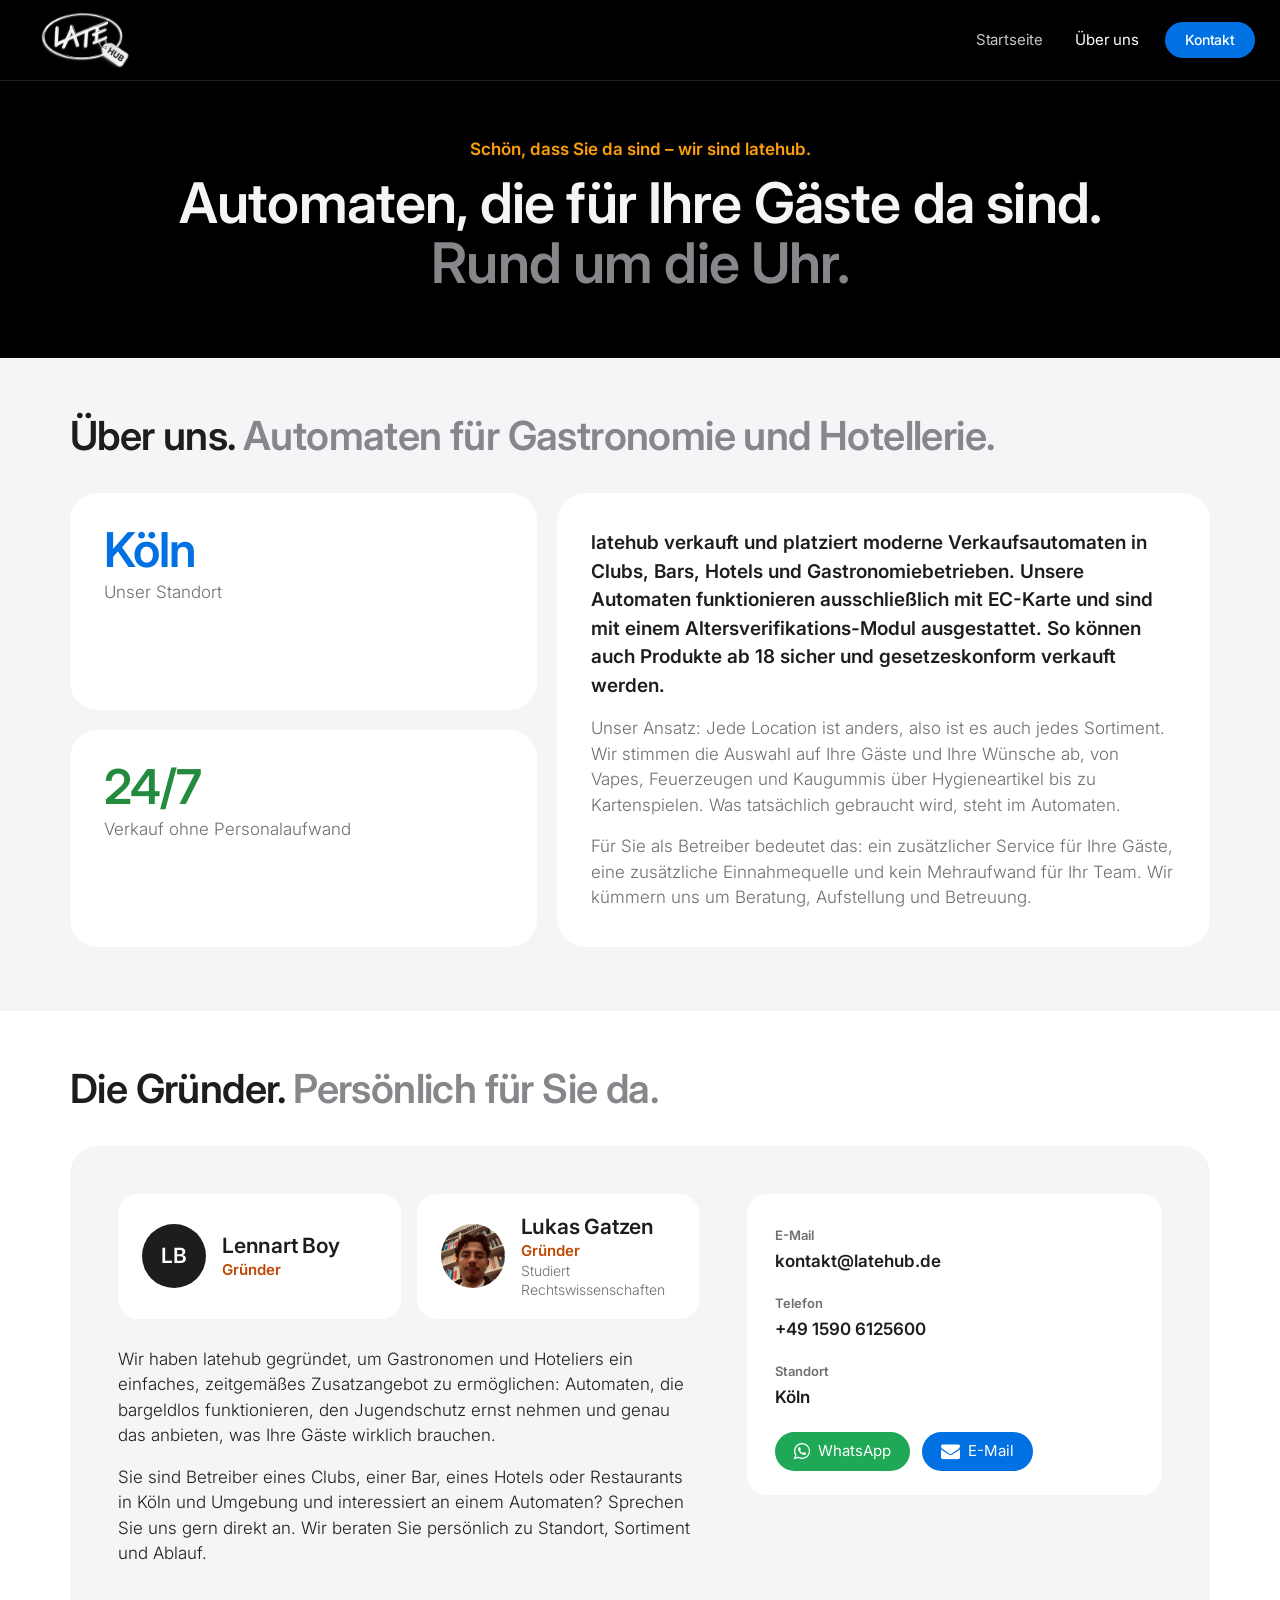
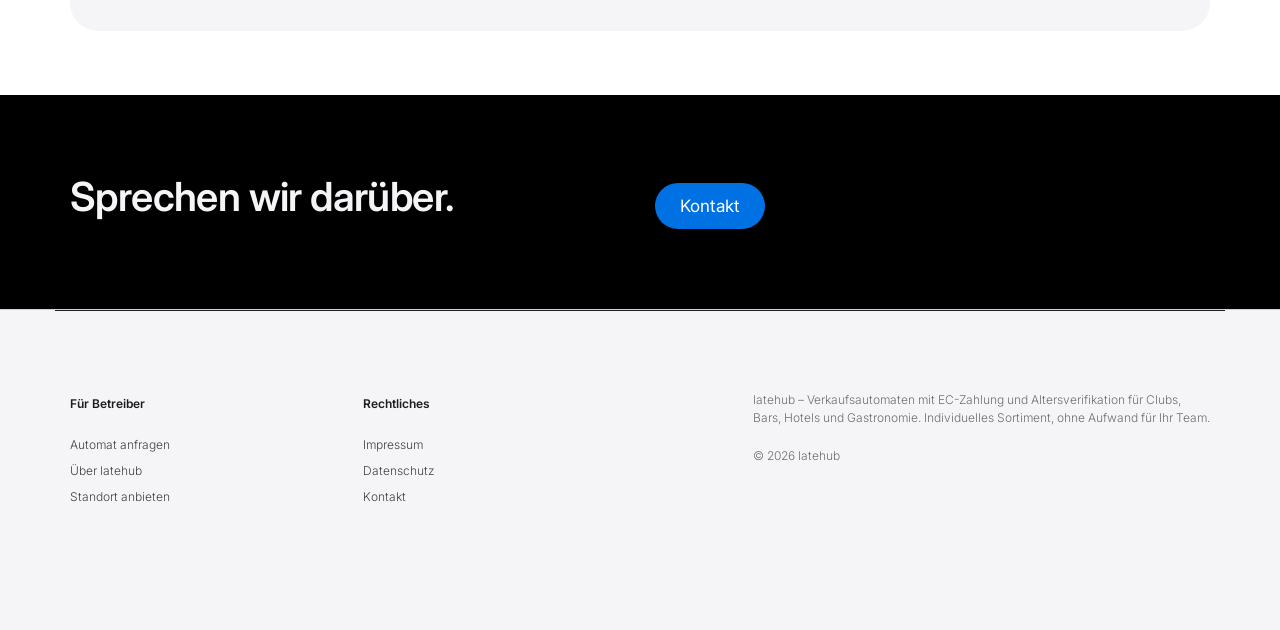
==== commit 50b99eff: "Add photo and study info for Lukas Gatzen on about page - Add portrait (320x320, metadata stripped) " ====
--- a/about.html
+++ b/about.html
@@ -376,7 +376,7 @@
         }
         .founder-people {
             display: grid;
-            grid-template-columns: 1fr;
+            grid-template-columns: repeat(auto-fit, minmax(240px, 1fr));
             gap: 16px;
             margin-bottom: 28px;
         }
@@ -389,18 +389,19 @@
             padding: 20px 24px;
         }
         .person-avatar {
-            flex: 0 0 56px;
-            width: 56px;
-            height: 56px;
+            flex: 0 0 64px;
+            width: 64px;
+            height: 64px;
             border-radius: 50%;
             background-color: var(--ink);
             color: #ffffff;
             font-family: var(--font);
             font-weight: 600;
-            font-size: 19px;
-            line-height: 56px;
+            font-size: 21px;
+            line-height: 64px;
             text-align: center;
             letter-spacing: 0.02em;
+            object-fit: cover;
         }
         .person h3 {
             font-family: var(--font);
@@ -419,6 +420,14 @@
             line-height: 1.3;
             color: var(--orange);
             font-weight: 600;
+        }
+        .person-detail {
+            display: block;
+            font-family: var(--font);
+            font-size: 14px;
+            line-height: 1.3;
+            color: var(--grey);
+            margin-top: 2px;
         }
         .founder-text p {
             font-family: var(--font);
@@ -465,11 +474,6 @@
         .founder-contact .contact-btns .apple-btn {
             font-size: 15px;
             padding: 9px 18px;
-        }
-        @media (min-width: 576px) {
-            .founder-people {
-                grid-template-columns: 1fr 1fr;
-            }
         }
         @media (min-width: 992px) {
             .founder-card {
@@ -625,10 +629,11 @@
                                 </div>
                             </div>
                             <div class="person">
-                                <span class="person-avatar" aria-hidden="true">LG</span>
+                                <img class="person-avatar" src="images/team/lukas-gatzen.jpg" alt="Lukas Gatzen" width="64" height="64" loading="lazy" decoding="async">
                                 <div>
                                     <h3>Lukas Gatzen</h3>
                                     <span class="person-role">Gründer</span>
+                                    <span class="person-detail">Studiert Rechtswissenschaften</span>
                                 </div>
                             </div>
                         </div>
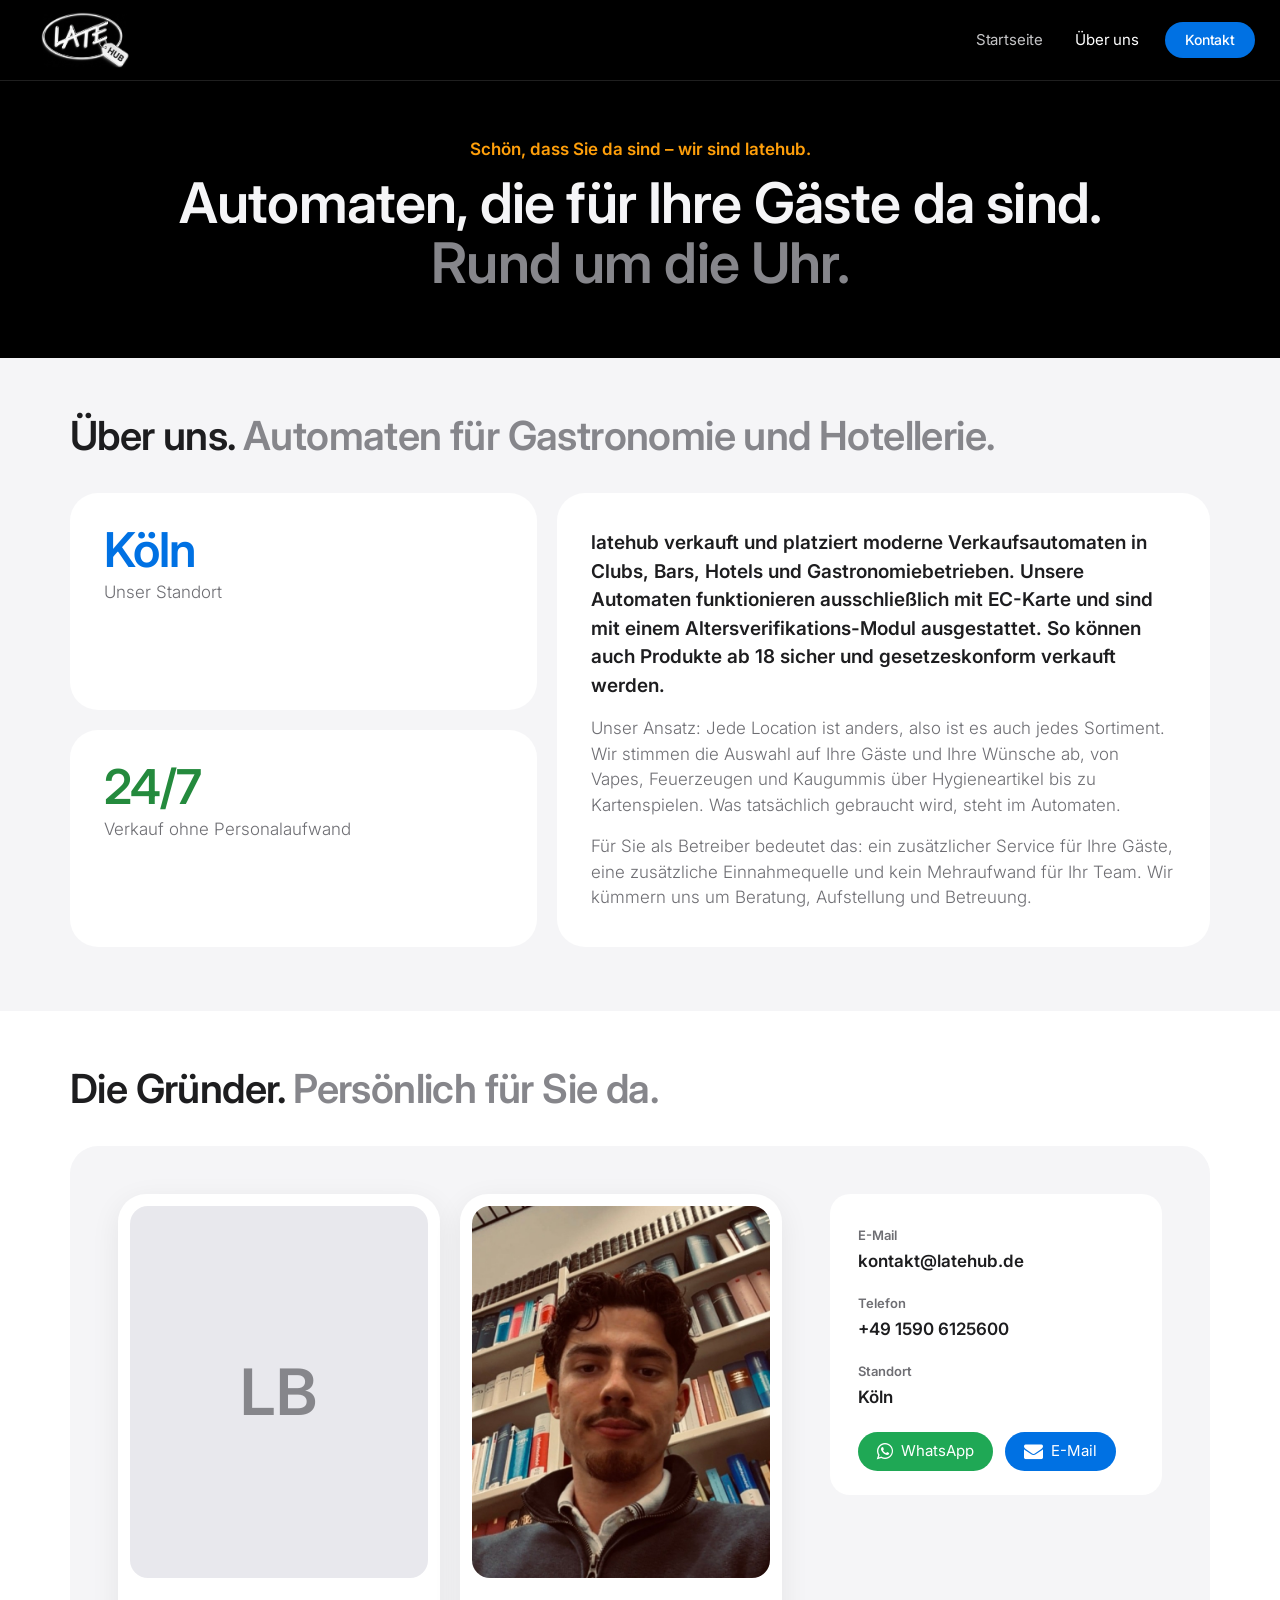
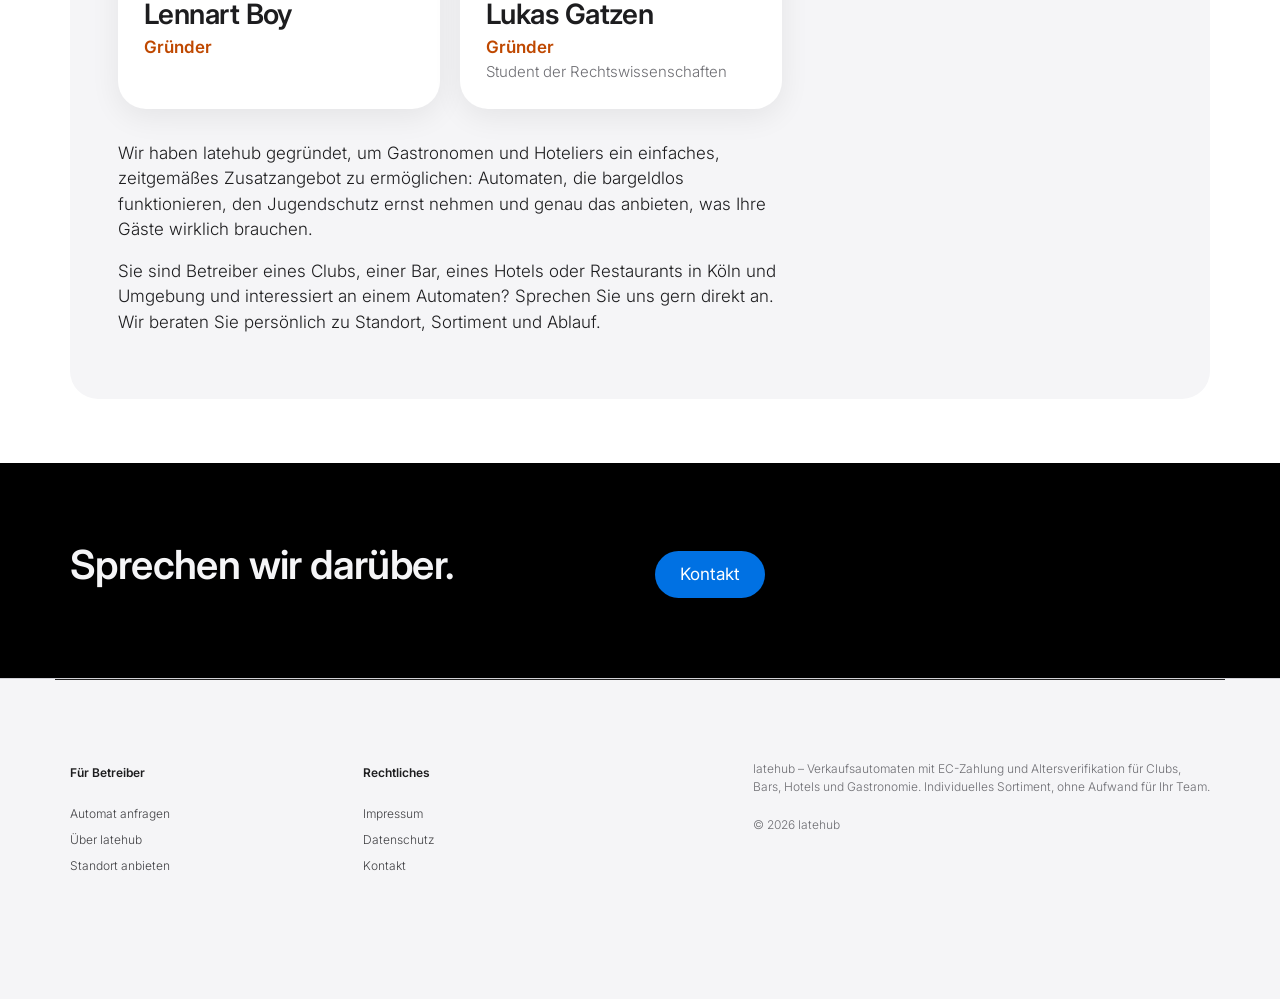
==== commit fe9fd464: "Make founder cards larger and more prominent on about page - Vertical founder cards with large 4:5 p" ====
--- a/about.html
+++ b/about.html
@@ -377,46 +377,57 @@
         .founder-people {
             display: grid;
             grid-template-columns: repeat(auto-fit, minmax(240px, 1fr));
-            gap: 16px;
-            margin-bottom: 28px;
+            gap: 20px;
+            margin-bottom: 32px;
         }
         .person {
             display: flex;
+            flex-direction: column;
+            width: 100%;
+            max-width: 380px;
+            background-color: #ffffff;
+            border-radius: 28px;
+            padding: 12px 12px 26px;
+            box-shadow: 0 8px 30px rgba(0, 0, 0, 0.07);
+        }
+        .person-avatar {
+            display: flex;
             align-items: center;
-            gap: 16px;
-            background-color: #ffffff;
-            border-radius: 20px;
-            padding: 20px 24px;
-        }
-        .person-avatar {
-            flex: 0 0 64px;
-            width: 64px;
-            height: 64px;
-            border-radius: 50%;
+            justify-content: center;
+            width: 100%;
+            height: auto;
+            aspect-ratio: 4 / 5;
+            border-radius: 18px;
             background-color: var(--ink);
             color: #ffffff;
             font-family: var(--font);
             font-weight: 600;
-            font-size: 21px;
-            line-height: 64px;
-            text-align: center;
+            font-size: 64px;
             letter-spacing: 0.02em;
             object-fit: cover;
+            margin-bottom: 20px;
+        }
+        span.person-avatar {
+            background-color: #e8e8ed;
+            color: #86868b;
+        }
+        .person-info {
+            padding: 0 14px;
         }
         .person h3 {
             font-family: var(--font);
             font-weight: 600;
-            font-size: 21px;
-            line-height: 1.2;
-            letter-spacing: -0.01em;
+            font-size: 28px;
+            line-height: 1.15;
+            letter-spacing: -0.02em;
             text-transform: none;
             color: var(--ink);
-            margin: 0 0 2px;
+            margin: 0 0 6px;
         }
         .person-role {
             display: block;
             font-family: var(--font);
-            font-size: 15px;
+            font-size: 17px;
             line-height: 1.3;
             color: var(--orange);
             font-weight: 600;
@@ -424,10 +435,10 @@
         .person-detail {
             display: block;
             font-family: var(--font);
-            font-size: 14px;
-            line-height: 1.3;
+            font-size: 15px;
+            line-height: 1.35;
             color: var(--grey);
-            margin-top: 2px;
+            margin-top: 4px;
         }
         .founder-text p {
             font-family: var(--font);
@@ -477,7 +488,7 @@
         }
         @media (min-width: 992px) {
             .founder-card {
-                grid-template-columns: 7fr 5fr;
+                grid-template-columns: 8fr 4fr;
                 gap: 48px;
                 padding: 48px 48px;
             }
@@ -623,17 +634,17 @@
                         <div class="founder-people">
                             <div class="person">
                                 <span class="person-avatar" aria-hidden="true">LB</span>
-                                <div>
+                                <div class="person-info">
                                     <h3>Lennart Boy</h3>
                                     <span class="person-role">Gründer</span>
                                 </div>
                             </div>
                             <div class="person">
-                                <img class="person-avatar" src="images/team/lukas-gatzen.jpg" alt="Lukas Gatzen" width="64" height="64" loading="lazy" decoding="async">
-                                <div>
+                                <img class="person-avatar" src="images/team/lukas-gatzen.jpg" alt="Lukas Gatzen" width="720" height="900" loading="lazy" decoding="async">
+                                <div class="person-info">
                                     <h3>Lukas Gatzen</h3>
                                     <span class="person-role">Gründer</span>
-                                    <span class="person-detail">Studiert Rechtswissenschaften</span>
+                                    <span class="person-detail">Student der Rechtswissenschaften</span>
                                 </div>
                             </div>
                         </div>
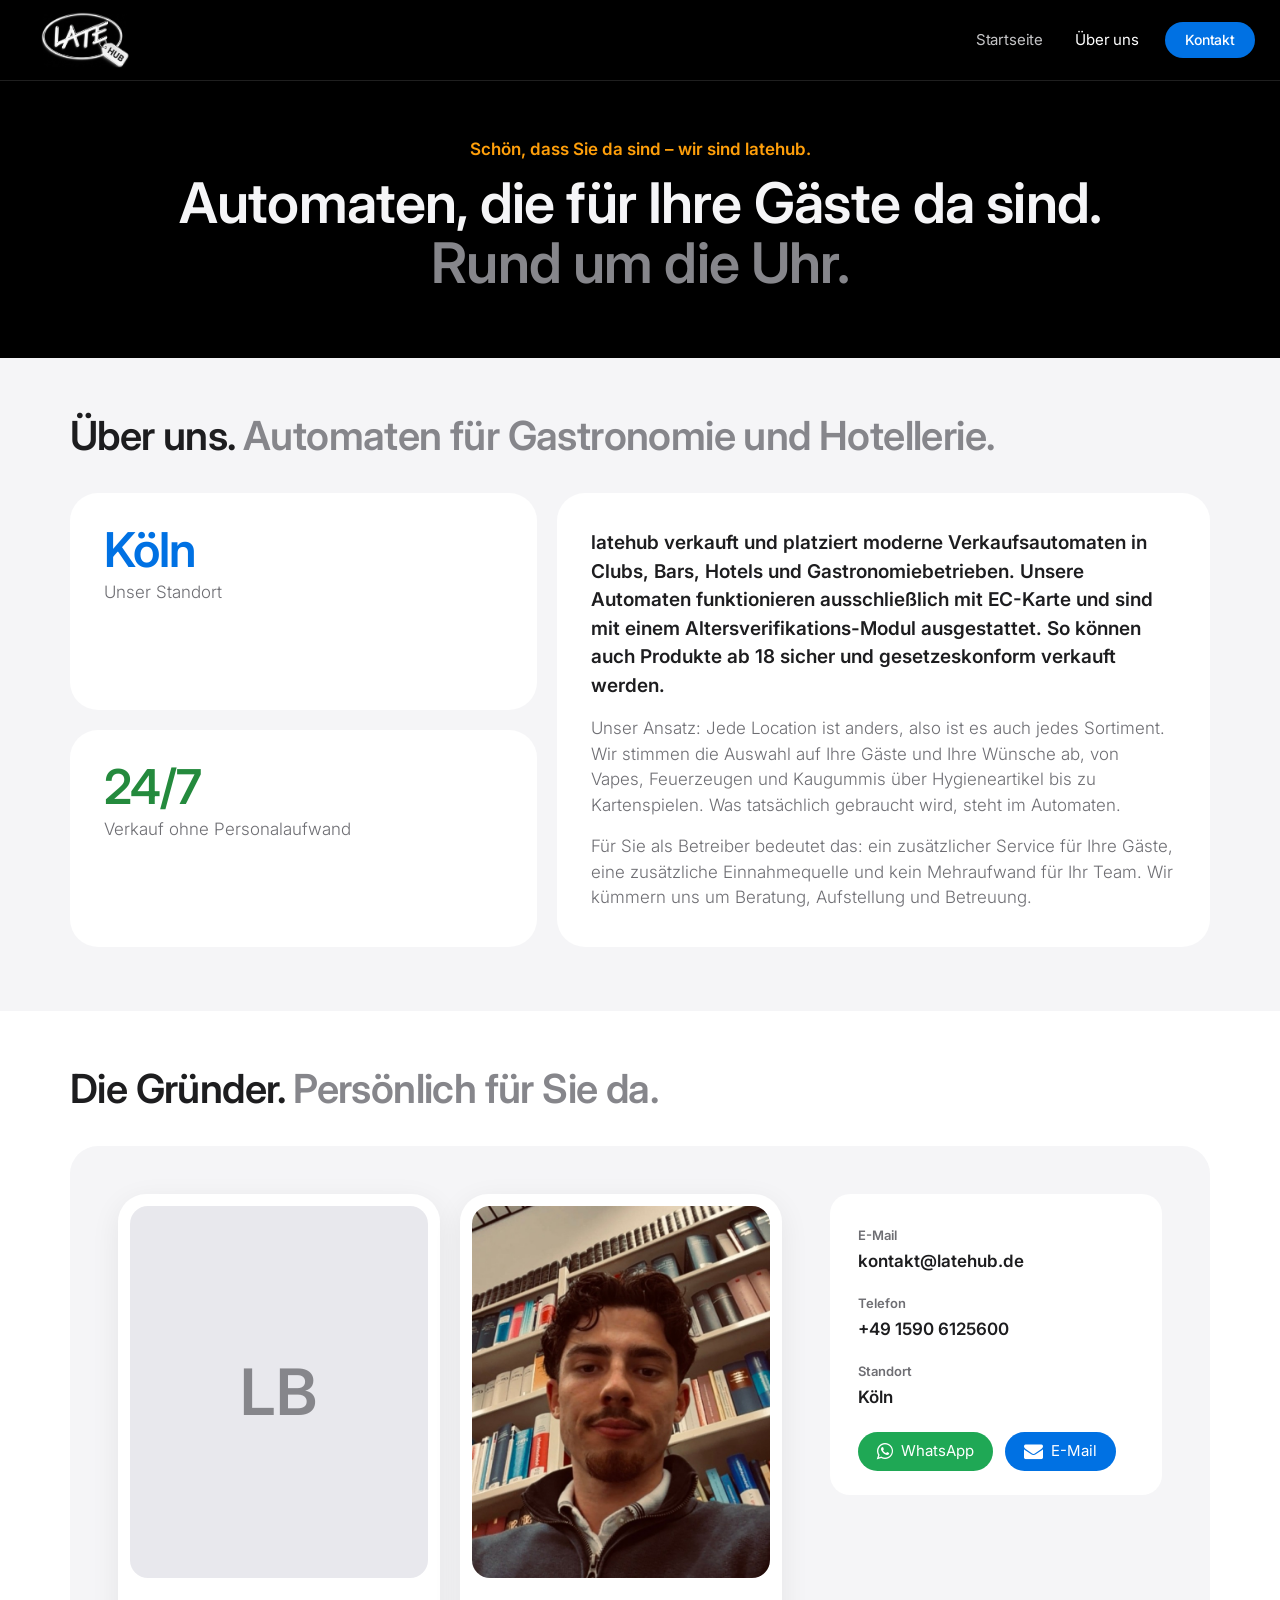
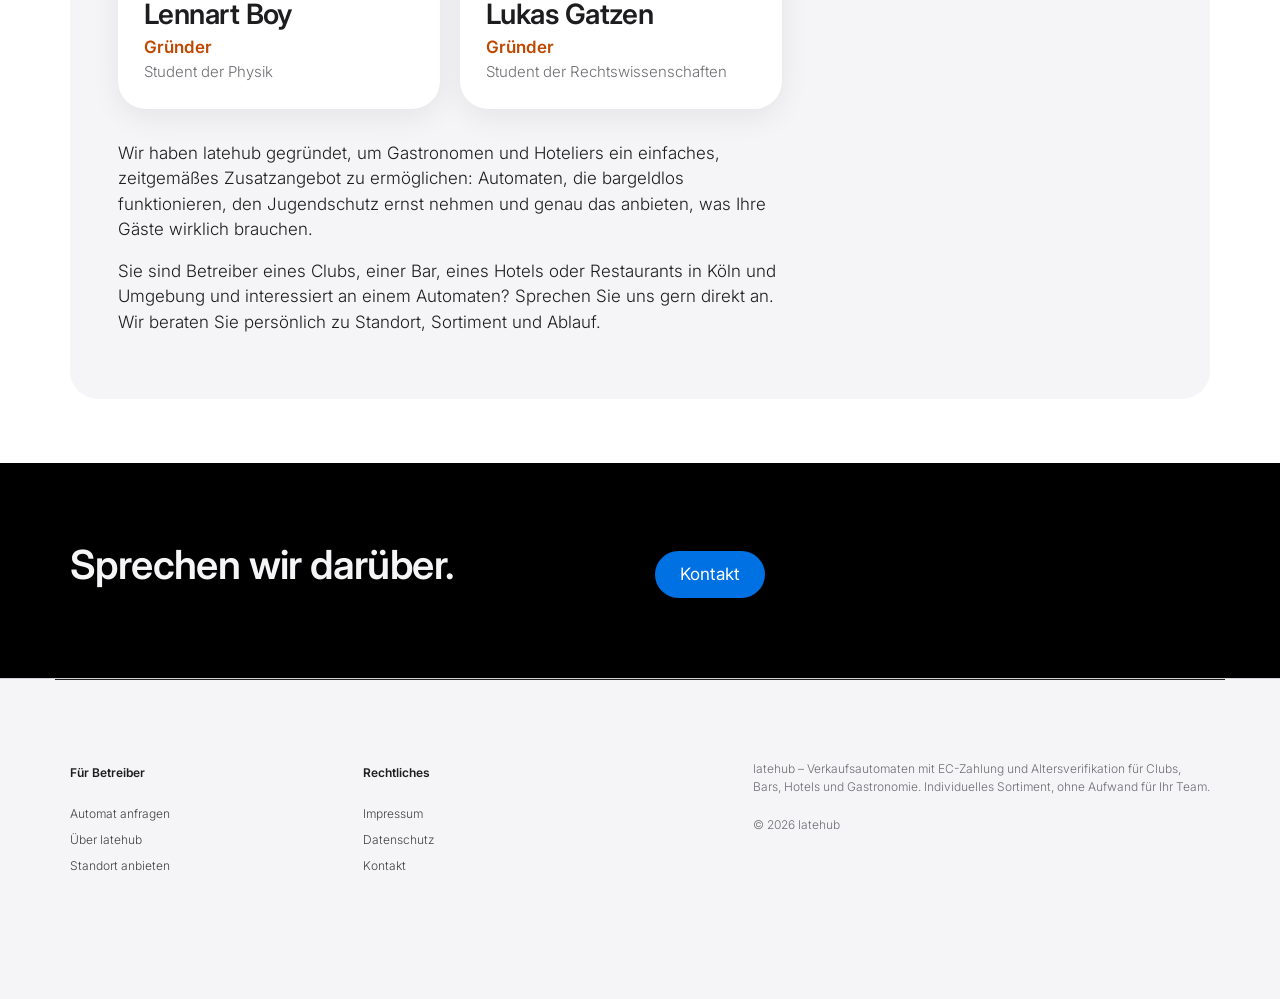
==== commit a3690970: "Add study info for Lennart Boy on about page Show "Student der Physik" on his founder card.  Co-Auth" ====
--- a/about.html
+++ b/about.html
@@ -637,6 +637,7 @@
                                 <div class="person-info">
                                     <h3>Lennart Boy</h3>
                                     <span class="person-role">Gründer</span>
+                                    <span class="person-detail">Student der Physik</span>
                                 </div>
                             </div>
                             <div class="person">
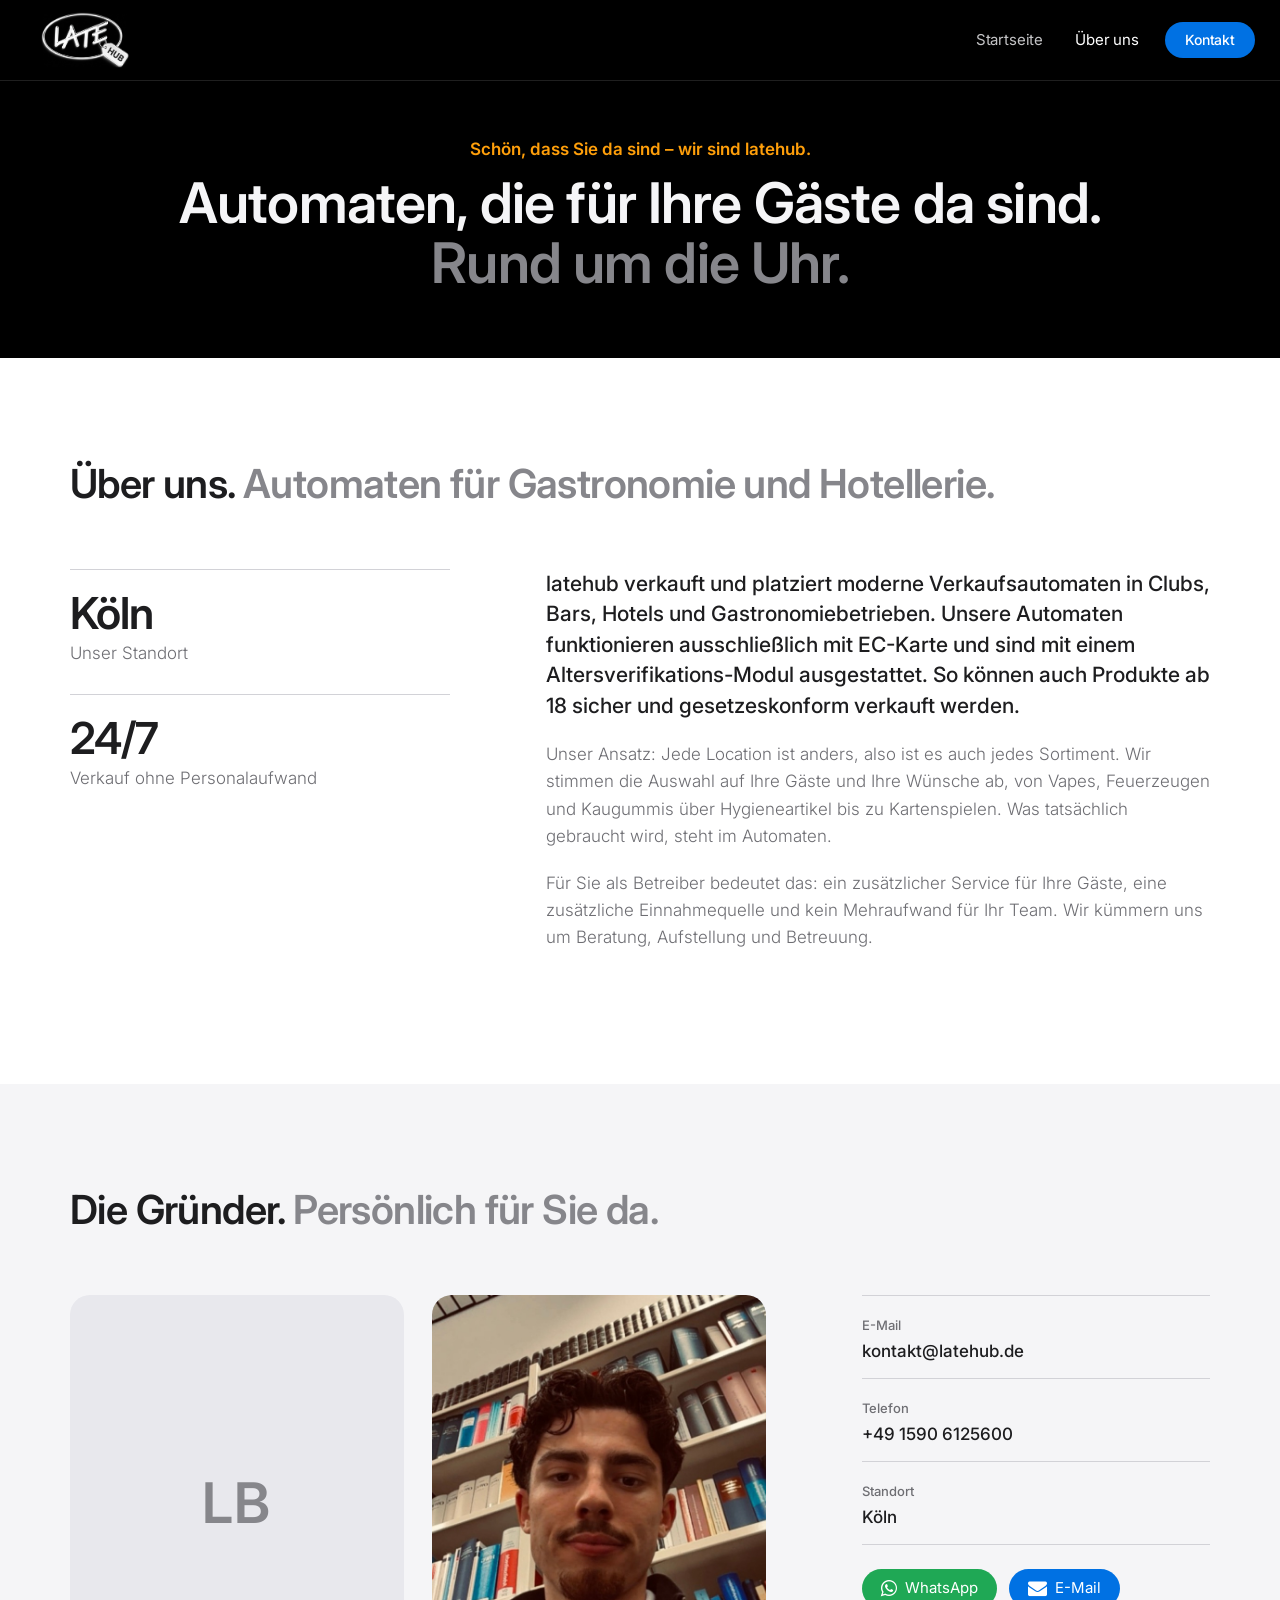
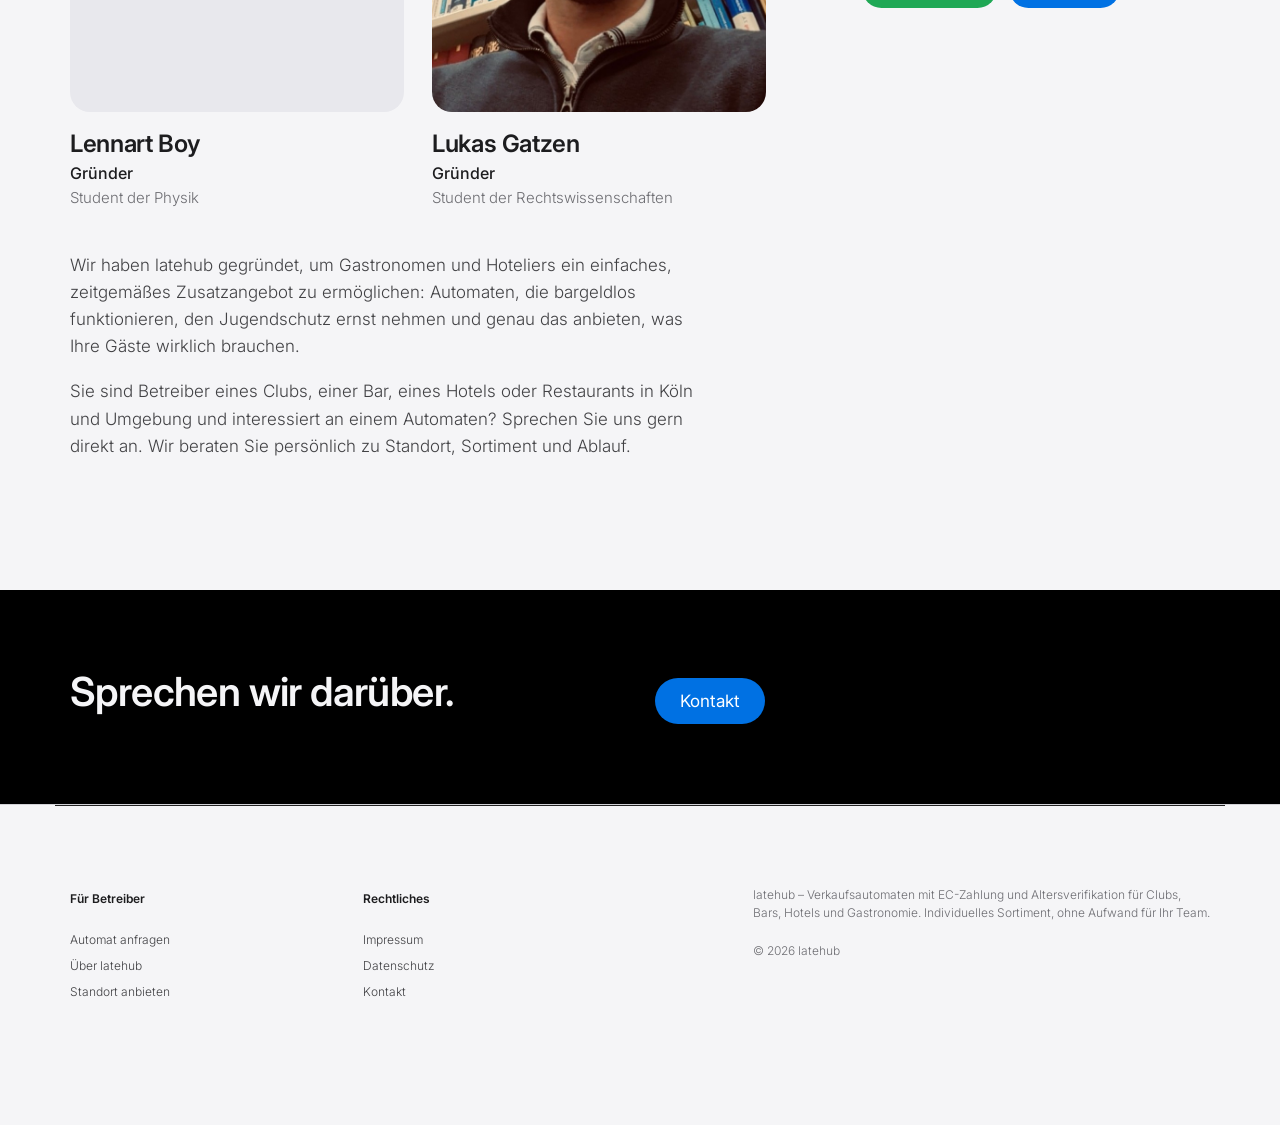
==== commit 2c69f37d: "Make about page visually cleaner CSS only; HTML content, links and scripts are unchanged.  - Drop ca" ====
--- a/about.html
+++ b/about.html
@@ -286,44 +286,58 @@
             }
         }
 
-        /* ===== Über uns (hellgrau, weiße Karten) ===== */
+        /* ===== Abschnitte: ruhige, einheitliche Abstände ===== */
+        #about-us,
+        #founder {
+            color: var(--ink);
+            padding: 72px 0 80px;
+        }
+        #about-us .section-title,
+        #founder .section-title {
+            color: var(--ink);
+            margin: 0 0 48px;
+            max-width: 980px;
+        }
+        @media (min-width: 992px) {
+            #about-us,
+            #founder {
+                padding: 104px 0 112px;
+            }
+            #about-us .section-title,
+            #founder .section-title {
+                margin-bottom: 64px;
+            }
+        }
+
+        /* ===== Über uns (weiß, ohne Karten) ===== */
         #about-us {
-            background: var(--bg-light) !important;
-            color: var(--ink);
-            padding: 56px 0 64px;
-        }
-        #about-us .section-title {
-            color: var(--ink);
-            margin: 0 0 36px;
-            max-width: 980px;
+            background: #ffffff !important;
         }
         .about-grid {
             display: grid;
             grid-template-columns: 1fr;
-            gap: 20px;
+            gap: 48px;
         }
         .about-stats {
             display: grid;
             grid-template-columns: 1fr;
-            gap: 20px;
+            gap: 28px;
+            align-content: start;
         }
         .stat-card {
-            background-color: #ffffff;
-            border-radius: 28px;
-            padding: 32px 34px;
+            border-top: 1px solid var(--line);
+            padding: 20px 0 0;
         }
         .stat-card .stat-value {
             display: block;
             font-family: var(--font);
             font-weight: 600;
-            font-size: 48px;
+            font-size: 44px;
             line-height: 1.05;
             letter-spacing: -0.02em;
             color: var(--ink);
             margin-bottom: 6px;
         }
-        .stat-card:nth-child(1) .stat-value { color: var(--blue); }
-        .stat-card:nth-child(2) .stat-value { color: var(--green); }
         .stat-card .stat-label {
             display: block;
             font-family: var(--font);
@@ -332,63 +346,50 @@
             color: var(--grey);
         }
         .about-text {
-            background-color: #ffffff;
-            border-radius: 28px;
-            padding: 36px 34px 20px;
+            max-width: 680px;
         }
         .about-text p {
             font-family: var(--font);
             font-size: 17px;
-            line-height: 1.5;
+            line-height: 1.6;
             color: var(--grey);
-            margin: 0 0 16px;
+            margin: 0 0 20px;
         }
         .about-text p:first-child {
-            font-size: 19px;
-            font-weight: 600;
+            font-size: 21px;
+            line-height: 1.45;
+            font-weight: 500;
             color: var(--ink);
         }
         @media (min-width: 992px) {
             .about-grid {
-                grid-template-columns: 5fr 7fr;
-                align-items: stretch;
-            }
-        }
-
-        /* ===== Gründer (weiß, graue Karte) ===== */
+                grid-template-columns: 4fr 7fr;
+                gap: 96px;
+            }
+        }
+
+        /* ===== Gründer (hellgrau, ohne Karten) ===== */
         #founder {
-            background: #ffffff !important;
-            color: var(--ink);
-            padding: 56px 0 64px;
-        }
-        #founder .section-title {
-            color: var(--ink);
-            margin: 0 0 36px;
-            max-width: 980px;
+            background: var(--bg-light) !important;
         }
         .founder-card {
             display: grid;
             grid-template-columns: 1fr;
-            gap: 32px;
-            background-color: var(--bg-light);
-            border-radius: 28px;
-            padding: 40px 36px;
+            gap: 56px;
+            background: none;
+            border-radius: 0;
+            padding: 0;
         }
         .founder-people {
             display: grid;
-            grid-template-columns: repeat(auto-fit, minmax(240px, 1fr));
-            gap: 20px;
-            margin-bottom: 32px;
+            grid-template-columns: 1fr 1fr;
+            gap: 28px;
+            margin-bottom: 44px;
         }
         .person {
-            display: flex;
-            flex-direction: column;
+            display: block;
             width: 100%;
-            max-width: 380px;
-            background-color: #ffffff;
-            border-radius: 28px;
-            padding: 12px 12px 26px;
-            box-shadow: 0 8px 30px rgba(0, 0, 0, 0.07);
+            max-width: 340px;
         }
         .person-avatar {
             display: flex;
@@ -397,69 +398,80 @@
             width: 100%;
             height: auto;
             aspect-ratio: 4 / 5;
-            border-radius: 18px;
-            background-color: var(--ink);
-            color: #ffffff;
+            border-radius: 20px;
+            background-color: #e8e8ed;
+            color: #86868b;
             font-family: var(--font);
             font-weight: 600;
-            font-size: 64px;
+            font-size: 56px;
             letter-spacing: 0.02em;
             object-fit: cover;
-            margin-bottom: 20px;
-        }
-        span.person-avatar {
-            background-color: #e8e8ed;
-            color: #86868b;
-        }
-        .person-info {
-            padding: 0 14px;
+            margin-bottom: 18px;
         }
         .person h3 {
             font-family: var(--font);
             font-weight: 600;
-            font-size: 28px;
-            line-height: 1.15;
-            letter-spacing: -0.02em;
+            font-size: 24px;
+            line-height: 1.2;
+            letter-spacing: -0.015em;
             text-transform: none;
             color: var(--ink);
-            margin: 0 0 6px;
+            margin: 0 0 4px;
         }
         .person-role {
             display: block;
             font-family: var(--font);
+            font-size: 16px;
+            line-height: 1.35;
+            font-weight: 500;
+            color: var(--ink);
+        }
+        .person-detail {
+            display: block;
+            font-family: var(--font);
+            font-size: 15px;
+            line-height: 1.4;
+            color: var(--grey);
+            margin-top: 2px;
+        }
+        @media (max-width: 575px) {
+            .founder-people {
+                gap: 16px;
+                margin-bottom: 36px;
+            }
+            .person-avatar {
+                border-radius: 16px;
+                font-size: 40px;
+                margin-bottom: 14px;
+            }
+            .person h3 {
+                font-size: 20px;
+            }
+            .person-role,
+            .person-detail {
+                font-size: 14px;
+            }
+        }
+        .founder-text p {
+            font-family: var(--font);
             font-size: 17px;
-            line-height: 1.3;
-            color: var(--orange);
-            font-weight: 600;
-        }
-        .person-detail {
-            display: block;
-            font-family: var(--font);
-            font-size: 15px;
-            line-height: 1.35;
-            color: var(--grey);
-            margin-top: 4px;
-        }
-        .founder-text p {
-            font-family: var(--font);
-            font-size: 17px;
-            line-height: 1.5;
-            color: var(--ink);
-            margin: 0 0 16px;
+            line-height: 1.6;
+            color: #424245;
+            margin: 0 0 18px;
+            max-width: 640px;
         }
         .founder-contact {
-            background-color: #ffffff;
-            border-radius: 20px;
-            padding: 28px 28px 24px;
+            border-top: 1px solid var(--line);
             align-self: start;
         }
         .contact-row {
-            padding: 0 0 18px;
+            padding: 16px 0;
+            border-bottom: 1px solid var(--line);
         }
         .contact-row .row-label {
             display: block;
             font-family: var(--font);
-            font-weight: 600;
+            font-weight: 500;
             font-size: 13px;
             color: var(--grey);
             margin-bottom: 2px;
@@ -467,7 +479,7 @@
         .contact-row .row-value {
             display: block;
             font-family: var(--font);
-            font-weight: 600;
+            font-weight: 500;
             font-size: 17px;
             line-height: 1.3;
             color: var(--ink);
@@ -480,7 +492,7 @@
             color: var(--blue);
         }
         .founder-contact .contact-btns {
-            margin-top: 6px;
+            margin-top: 24px;
         }
         .founder-contact .contact-btns .apple-btn {
             font-size: 15px;
@@ -489,8 +501,7 @@
         @media (min-width: 992px) {
             .founder-card {
                 grid-template-columns: 8fr 4fr;
-                gap: 48px;
-                padding: 48px 48px;
+                gap: 96px;
             }
         }
 
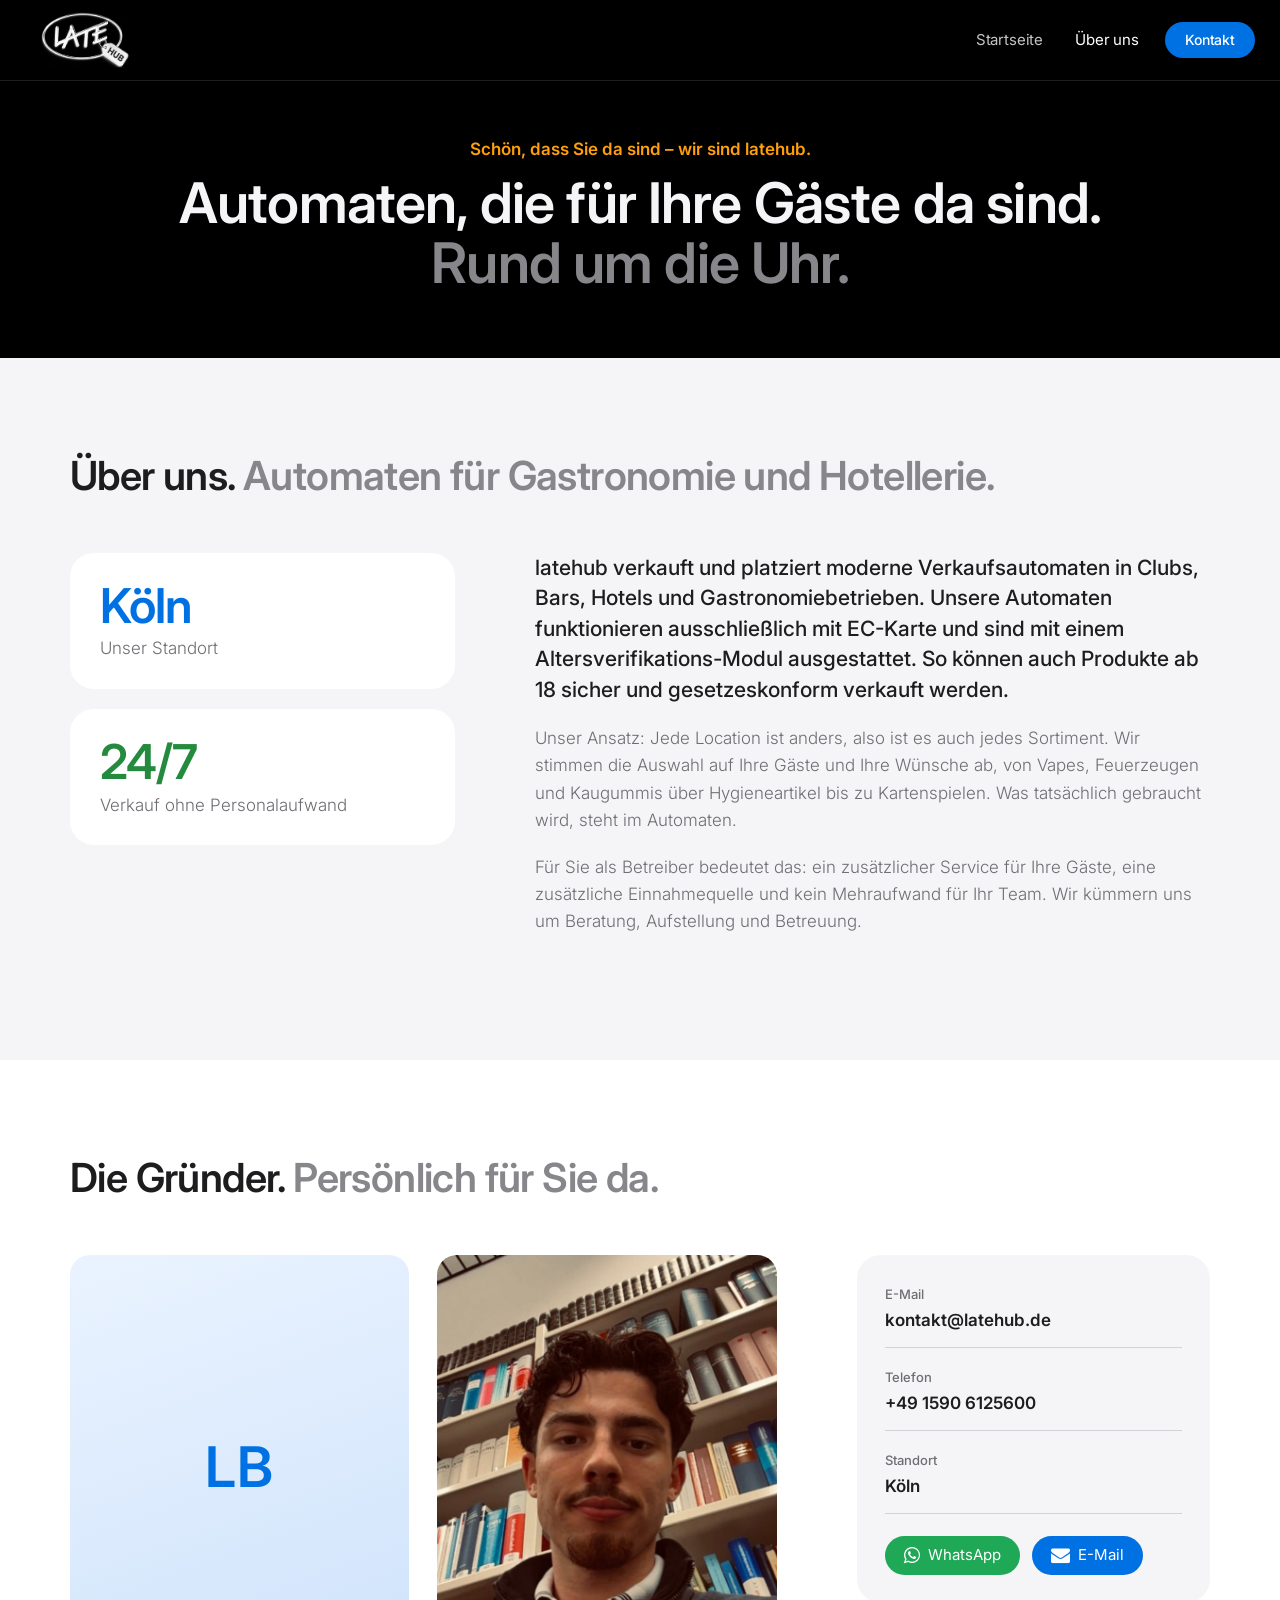
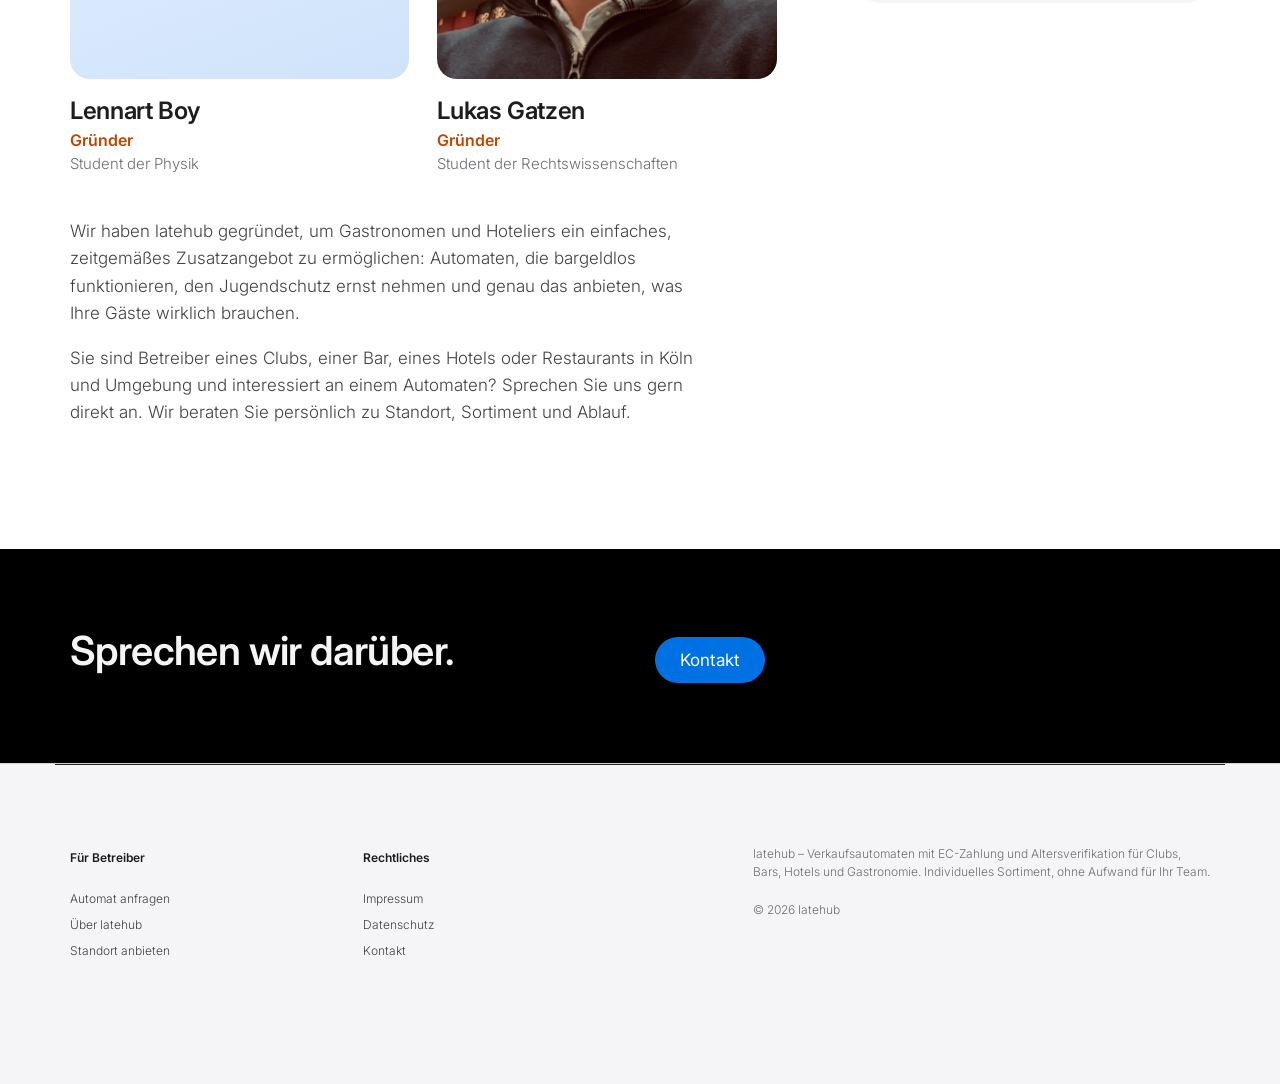
==== commit 8684175a: "Bring color back to about page while keeping it clean CSS only; HTML content, links, photos and scri" ====
--- a/about.html
+++ b/about.html
@@ -295,49 +295,52 @@
         #about-us .section-title,
         #founder .section-title {
             color: var(--ink);
-            margin: 0 0 48px;
+            margin: 0 0 44px;
             max-width: 980px;
         }
         @media (min-width: 992px) {
             #about-us,
             #founder {
-                padding: 104px 0 112px;
+                padding: 96px 0 104px;
             }
             #about-us .section-title,
             #founder .section-title {
-                margin-bottom: 64px;
-            }
-        }
-
-        /* ===== Über uns (weiß, ohne Karten) ===== */
+                margin-bottom: 56px;
+            }
+        }
+
+        /* ===== Über uns (hellgrau, farbige Zahlen auf weißen Karten) ===== */
         #about-us {
-            background: #ffffff !important;
+            background: var(--bg-light) !important;
         }
         .about-grid {
             display: grid;
             grid-template-columns: 1fr;
-            gap: 48px;
+            gap: 40px;
         }
         .about-stats {
             display: grid;
             grid-template-columns: 1fr;
-            gap: 28px;
+            gap: 20px;
             align-content: start;
         }
         .stat-card {
-            border-top: 1px solid var(--line);
-            padding: 20px 0 0;
+            background-color: #ffffff;
+            border-radius: 24px;
+            padding: 28px 30px;
         }
         .stat-card .stat-value {
             display: block;
             font-family: var(--font);
             font-weight: 600;
-            font-size: 44px;
+            font-size: 48px;
             line-height: 1.05;
             letter-spacing: -0.02em;
             color: var(--ink);
             margin-bottom: 6px;
         }
+        .stat-card:nth-child(1) .stat-value { color: var(--blue); }
+        .stat-card:nth-child(2) .stat-value { color: var(--green); }
         .stat-card .stat-label {
             display: block;
             font-family: var(--font);
@@ -364,18 +367,18 @@
         @media (min-width: 992px) {
             .about-grid {
                 grid-template-columns: 4fr 7fr;
-                gap: 96px;
-            }
-        }
-
-        /* ===== Gründer (hellgrau, ohne Karten) ===== */
+                gap: 80px;
+            }
+        }
+
+        /* ===== Gründer (weiß, Porträts ohne Rahmen, Kontakt als Karte) ===== */
         #founder {
-            background: var(--bg-light) !important;
+            background: #ffffff !important;
         }
         .founder-card {
             display: grid;
             grid-template-columns: 1fr;
-            gap: 56px;
+            gap: 48px;
             background: none;
             border-radius: 0;
             padding: 0;
@@ -408,6 +411,10 @@
             object-fit: cover;
             margin-bottom: 18px;
         }
+        span.person-avatar {
+            background: linear-gradient(160deg, #eaf3ff 0%, #cfe3fb 100%);
+            color: var(--blue);
+        }
         .person h3 {
             font-family: var(--font);
             font-weight: 600;
@@ -423,8 +430,8 @@
             font-family: var(--font);
             font-size: 16px;
             line-height: 1.35;
-            font-weight: 500;
-            color: var(--ink);
+            font-weight: 600;
+            color: var(--orange);
         }
         .person-detail {
             display: block;
@@ -461,7 +468,9 @@
             max-width: 640px;
         }
         .founder-contact {
-            border-top: 1px solid var(--line);
+            background-color: var(--bg-light);
+            border-radius: 24px;
+            padding: 10px 28px 28px;
             align-self: start;
         }
         .contact-row {
@@ -479,7 +488,7 @@
         .contact-row .row-value {
             display: block;
             font-family: var(--font);
-            font-weight: 500;
+            font-weight: 600;
             font-size: 17px;
             line-height: 1.3;
             color: var(--ink);
@@ -492,7 +501,7 @@
             color: var(--blue);
         }
         .founder-contact .contact-btns {
-            margin-top: 24px;
+            margin-top: 22px;
         }
         .founder-contact .contact-btns .apple-btn {
             font-size: 15px;
@@ -501,7 +510,7 @@
         @media (min-width: 992px) {
             .founder-card {
                 grid-template-columns: 8fr 4fr;
-                gap: 96px;
+                gap: 80px;
             }
         }
 
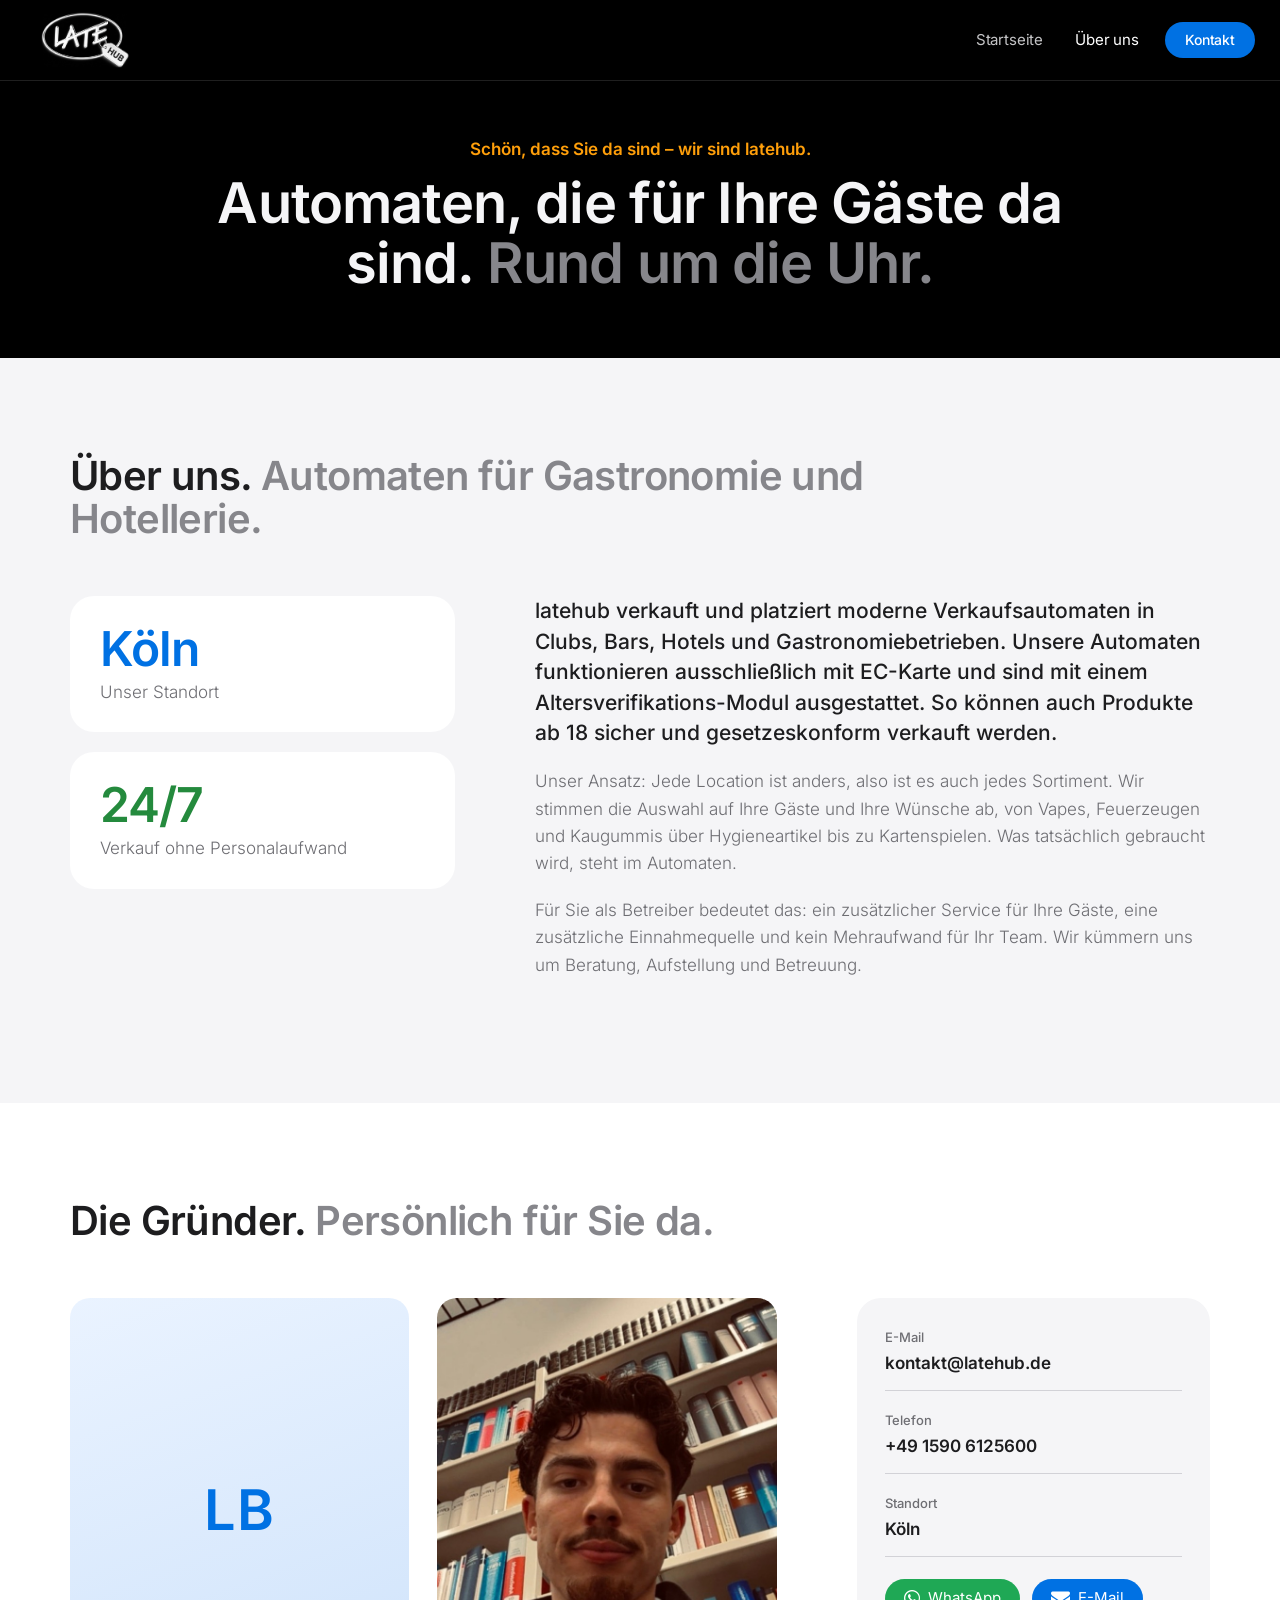
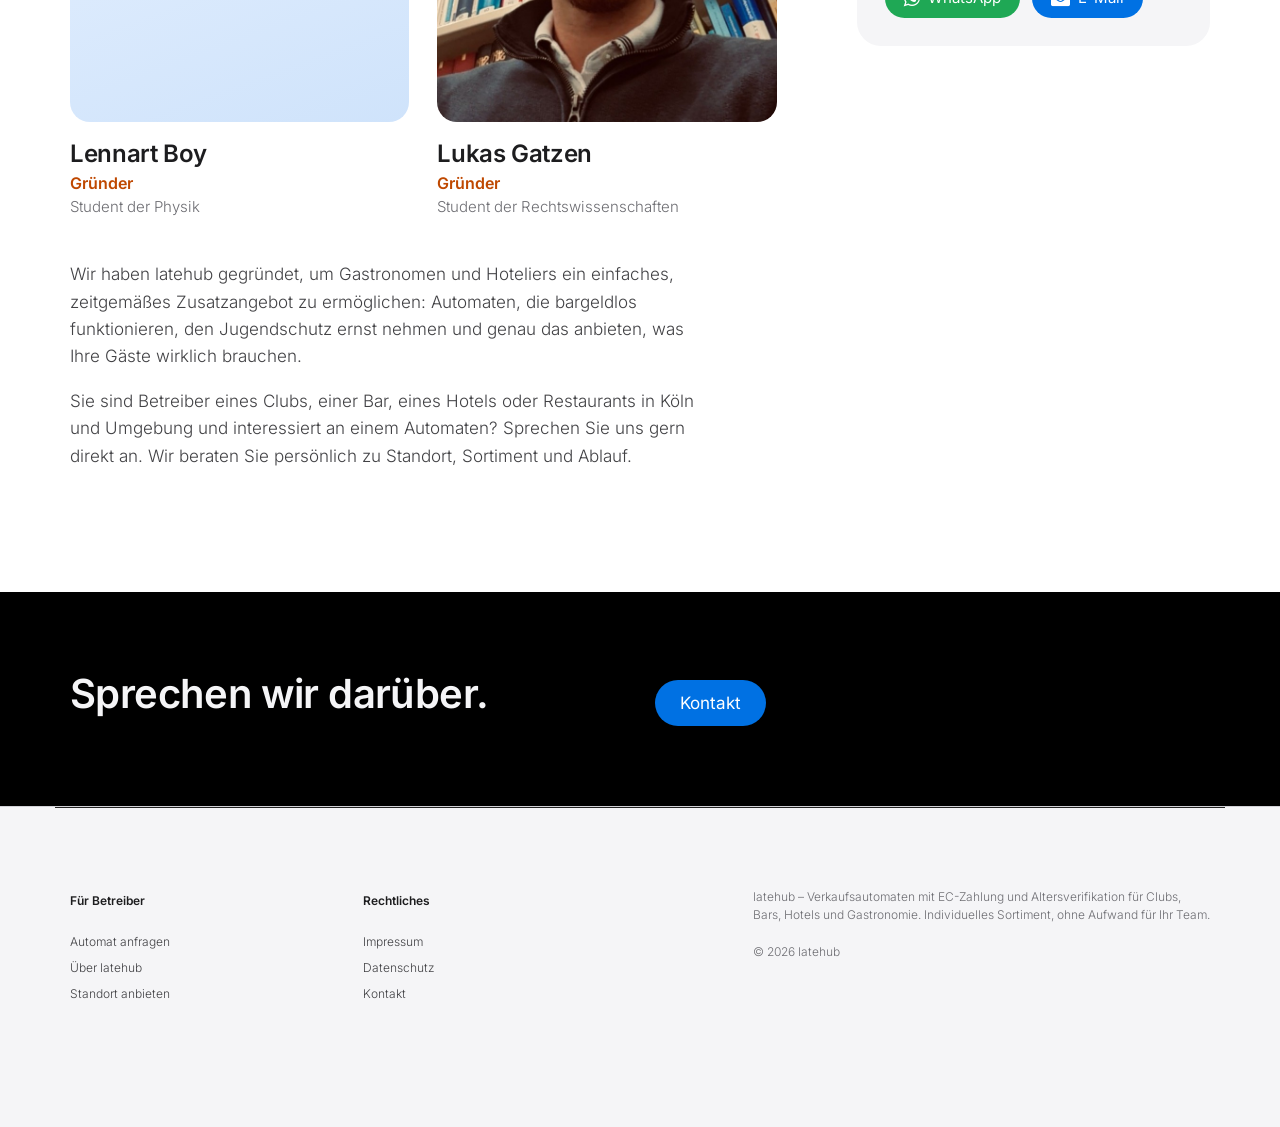
==== commit a053e1fb: "Self-host fonts and icons, remove Google requests No page loads resources from third-party servers a" ====
--- a/about.html
+++ b/about.html
@@ -12,18 +12,13 @@
 
     <title>Über uns – latehub</title>
 
-    <!-- Schriften -->
-    <link rel="preconnect" href="https://fonts.googleapis.com">
-    <link rel="preconnect" href="https://fonts.gstatic.com" crossorigin>
-    <link href="https://fonts.googleapis.com/css?family=Open+Sans:400,300,800%7cRoboto+Mono:400,700%7cMerriweather:300%7cAbril+Fatface%7cMontserrat:700,800&display=swap"
-          rel="stylesheet">
-    <link href="https://fonts.googleapis.com/css2?family=Inter:wght@400;500;600;700&display=swap" rel="stylesheet">
 
     <!-- Bootstrap stylesheet -->
     <link href="css/bootstrap.min.css" rel="stylesheet">
 
     <!-- Font Icons -->
-    <link rel="stylesheet" href="https://maxcdn.bootstrapcdn.com/font-awesome/4.4.0/css/font-awesome.min.css">
+    <link rel="stylesheet" href="css/font-awesome.min.css">
+    <link rel="stylesheet" href="css/inter.css">
 
     <!-- Popup Images -->
     <link rel="stylesheet" type="text/css" href="css/magnific-popup.css">
@@ -761,8 +756,6 @@
     <script type="text/javascript" src="js/jquery.magnific-popup.min.js"></script>
     <script type="text/javascript" src="js/jquery.easing.min.js"></script>
     <script type="text/javascript" src="js/wow.min.js"></script>
-    <script src="http://maps.google.com/maps/api/js"></script>
-    <script src="js/gmaps.js"></script>
     <script src="js/bootstrap.min.js"></script>
     <script src="js/main.js"></script>
 
--- a/css/inter.css
+++ b/css/inter.css
@@ -0,0 +1,10 @@
+/* Inter (variable Schrift, Latin-Zeichensatz), lokal gehostet.
+   Quelle: npm-Paket @fontsource-variable/inter 5.1.0, Lizenz: SIL Open Font License 1.1 (https://openfontlicense.org) */
+@font-face {
+    font-family: 'Inter';
+    font-style: normal;
+    font-weight: 100 900;
+    font-display: swap;
+    src: url('../fonts/inter-latin-wght-normal.woff2') format('woff2');
+    unicode-range: U+0000-00FF, U+0131, U+0152-0153, U+02BB-02BC, U+02C6, U+02DA, U+02DC, U+0304, U+0308, U+0329, U+2000-206F, U+20AC, U+2122, U+2191, U+2193, U+2212, U+2215, U+FEFF, U+FFFD;
+}
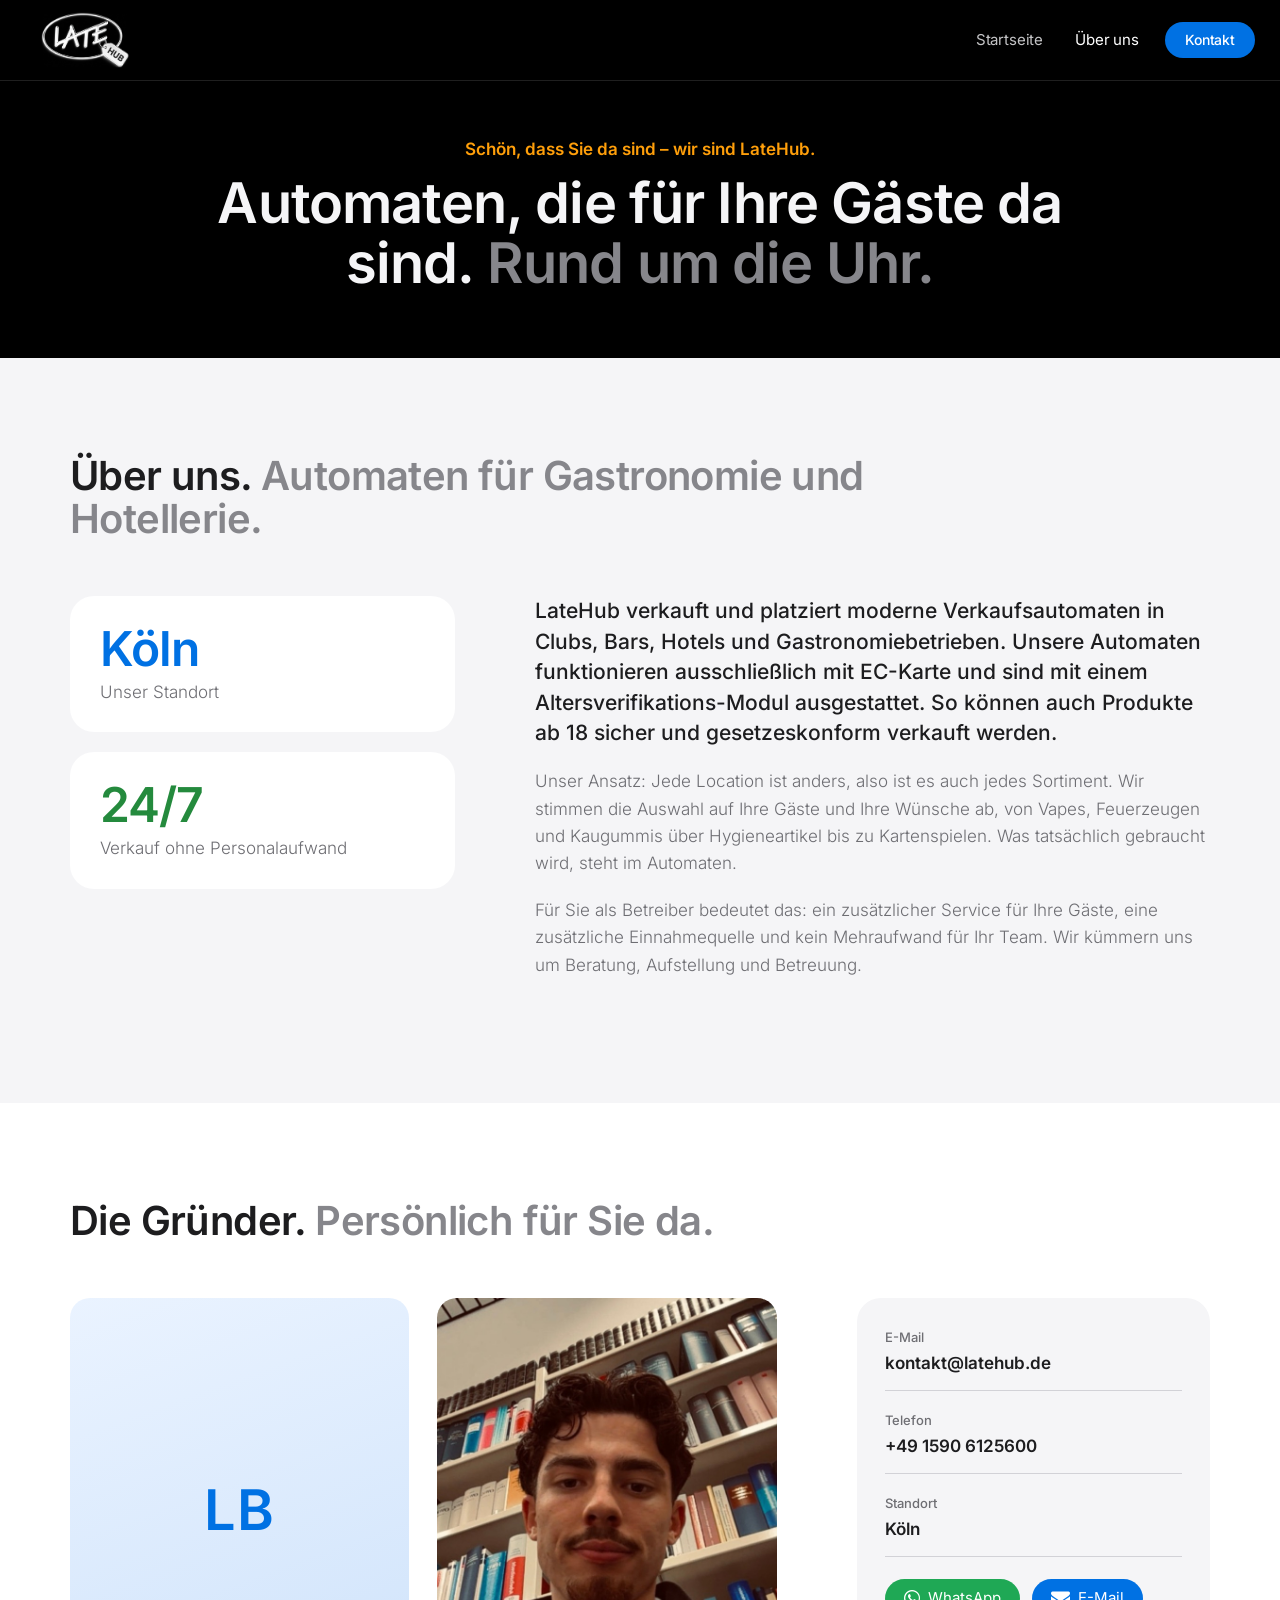
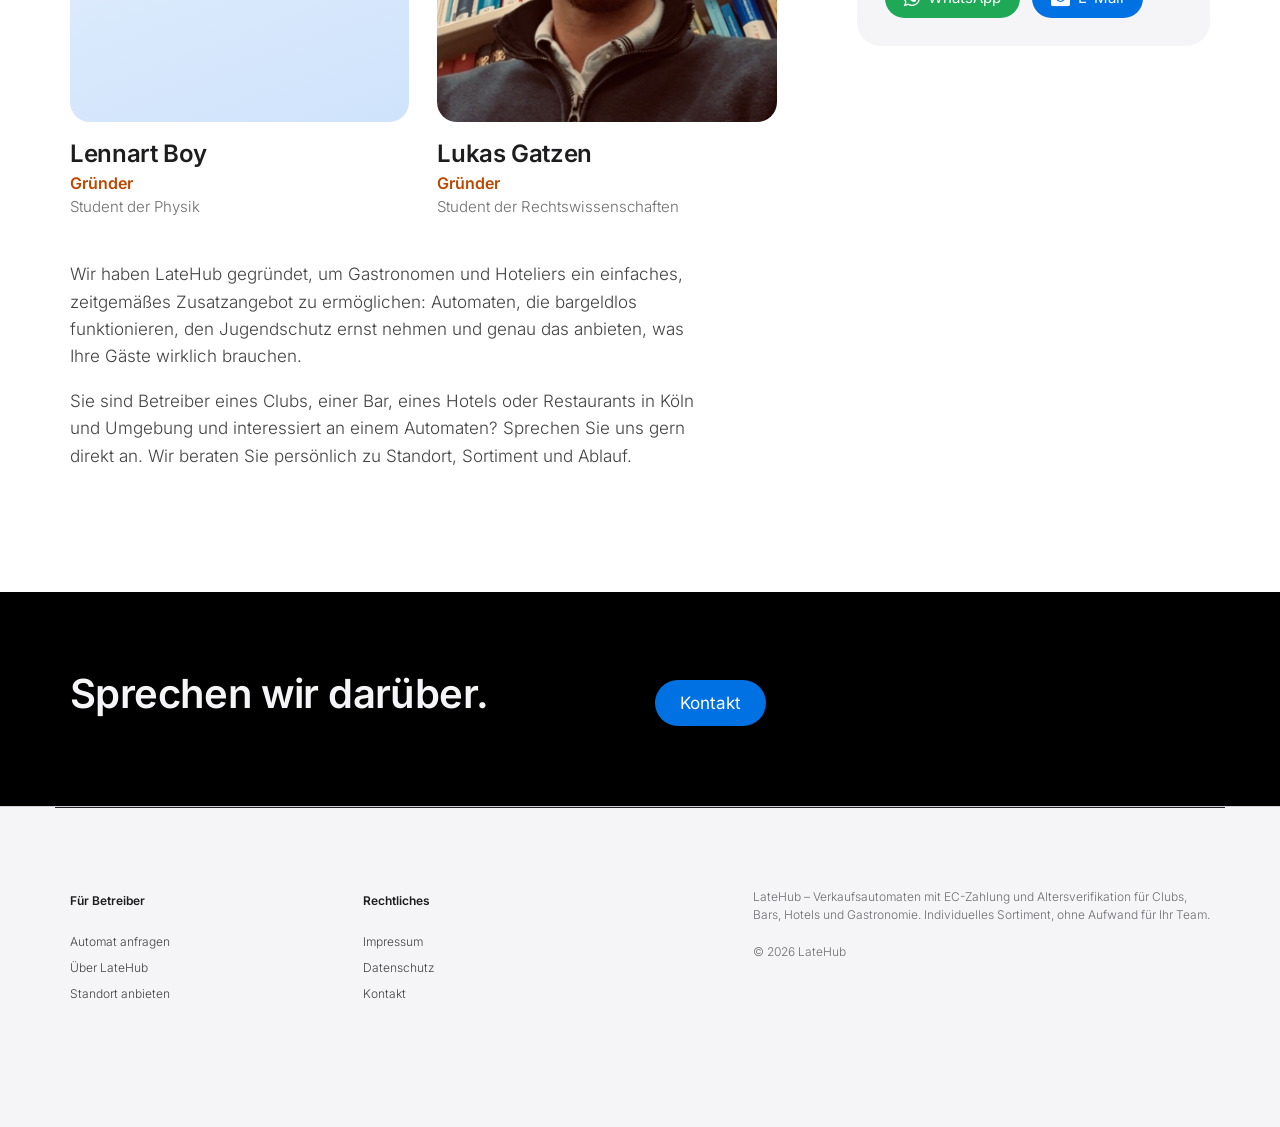
==== commit 739cb51e: "Spell the brand name consistently as LateHub Change the brand spelling in titles, descriptions, text" ====
--- a/about.html
+++ b/about.html
@@ -7,10 +7,10 @@
     <meta charset="utf-8">
     <meta http-equiv="X-UA-Compatible" content="IE=edge">
     <meta name="viewport" content="width=device-width, initial-scale=1">
-    <meta name="description" content="Über latehub: Verkaufsautomaten mit EC-Zahlung und Altersverifikation für Clubs, Bars, Hotels und Gastronomie in Köln. Gegründet von Lennart Boy und Lukas Gatzen.">
+    <meta name="description" content="Über LateHub: Verkaufsautomaten mit EC-Zahlung und Altersverifikation für Clubs, Bars, Hotels und Gastronomie in Köln. Gegründet von Lennart Boy und Lukas Gatzen.">
     <!--meta tags ends-->
 
-    <title>Über uns – latehub</title>
+    <title>Über uns – LateHub</title>
 
 
     <!-- Bootstrap stylesheet -->
@@ -581,7 +581,7 @@
                                 <span class="icon-bar"></span>
                                 <span class="icon-bar"></span>
                             </button>
-                            <a class="navbar-brand" href="index.html"><img src="images/banner-carousel/logoicon.png" alt="latehub" decoding="async"></a>
+                            <a class="navbar-brand" href="index.html"><img src="images/banner-carousel/logoicon.png" alt="LateHub" decoding="async"></a>
                         </div>
 
                         <div class="collapse navbar-collapse" id="top-navigation-bar">
@@ -605,7 +605,7 @@
         <!-- ================= KOPFBEREICH ================= -->
         <section id="about-hero">
             <div class="container">
-                <span class="hero-kicker">Schön, dass Sie da sind – wir sind latehub.</span>
+                <span class="hero-kicker">Schön, dass Sie da sind – wir sind LateHub.</span>
                 <h1>Automaten, die für Ihre Gäste da sind. <span class="muted">Rund um die Uhr.</span></h1>
             </div>
         </section>
@@ -629,7 +629,7 @@
                     </div>
 
                     <div class="about-text">
-                        <p>latehub verkauft und platziert moderne Verkaufsautomaten in Clubs, Bars, Hotels und Gastronomiebetrieben. Unsere Automaten funktionieren ausschließlich mit EC-Karte und sind mit einem Altersverifikations-Modul ausgestattet. So können auch Produkte ab 18 sicher und gesetzeskonform verkauft werden.</p>
+                        <p>LateHub verkauft und platziert moderne Verkaufsautomaten in Clubs, Bars, Hotels und Gastronomiebetrieben. Unsere Automaten funktionieren ausschließlich mit EC-Karte und sind mit einem Altersverifikations-Modul ausgestattet. So können auch Produkte ab 18 sicher und gesetzeskonform verkauft werden.</p>
                         <p>Unser Ansatz: Jede Location ist anders, also ist es auch jedes Sortiment. Wir stimmen die Auswahl auf Ihre Gäste und Ihre Wünsche ab, von Vapes, Feuerzeugen und Kaugummis über Hygieneartikel bis zu Kartenspielen. Was tatsächlich gebraucht wird, steht im Automaten.</p>
                         <p>Für Sie als Betreiber bedeutet das: ein zusätzlicher Service für Ihre Gäste, eine zusätzliche Einnahmequelle und kein Mehraufwand für Ihr Team. Wir kümmern uns um Beratung, Aufstellung und Betreuung.</p>
                     </div>
@@ -664,7 +664,7 @@
                                 </div>
                             </div>
                         </div>
-                        <p>Wir haben latehub gegründet, um Gastronomen und Hoteliers ein einfaches, zeitgemäßes Zusatzangebot zu ermöglichen: Automaten, die bargeldlos funktionieren, den Jugendschutz ernst nehmen und genau das anbieten, was Ihre Gäste wirklich brauchen.</p>
+                        <p>Wir haben LateHub gegründet, um Gastronomen und Hoteliers ein einfaches, zeitgemäßes Zusatzangebot zu ermöglichen: Automaten, die bargeldlos funktionieren, den Jugendschutz ernst nehmen und genau das anbieten, was Ihre Gäste wirklich brauchen.</p>
                         <p>Sie sind Betreiber eines Clubs, einer Bar, eines Hotels oder Restaurants in Köln und Umgebung und interessiert an einem Automaten? Sprechen Sie uns gern direkt an. Wir beraten Sie persönlich zu Standort, Sortiment und Ablauf.</p>
                     </div>
 
@@ -682,7 +682,7 @@
                             <span class="row-value">Köln</span>
                         </div>
                         <div class="contact-btns">
-                            <a href="https://wa.me/4915906125600?text=Hallo%20latehub%2C%20ich%20interessiere%20mich%20f%C3%BCr%20einen%20Automaten." target="_blank" rel="noopener" class="apple-btn apple-btn-whatsapp"><i class="fa fa-whatsapp" aria-hidden="true"></i>WhatsApp</a>
+                            <a href="https://wa.me/4915906125600?text=Hallo%20LateHub%2C%20ich%20interessiere%20mich%20f%C3%BCr%20einen%20Automaten." target="_blank" rel="noopener" class="apple-btn apple-btn-whatsapp"><i class="fa fa-whatsapp" aria-hidden="true"></i>WhatsApp</a>
                             <a href="mailto:kontakt@latehub.de" class="apple-btn apple-btn-email"><i class="fa fa-envelope" aria-hidden="true"></i>E-Mail</a>
                         </div>
                     </div>
@@ -721,7 +721,7 @@
                                     <h4>Für Betreiber</h4>
                                     <ul>
                                         <li><a href="kontakt.html">Automat anfragen</a></li>
-                                        <li><a href="about.html">Über latehub</a></li>
+                                        <li><a href="about.html">Über LateHub</a></li>
                                         <li><a href="kontakt.html">Standort anbieten</a></li>
                                     </ul>
                                 </div>
@@ -739,8 +739,8 @@
                         </div>
                     </div>
                     <div class="col-md-5 col-md-offset-1 footer-text">
-                        <p>latehub – Verkaufsautomaten mit EC-Zahlung und Altersverifikation für Clubs, Bars, Hotels und Gastronomie. Individuelles Sortiment, ohne Aufwand für Ihr Team.</p>
-                        <span>&copy; 2026 latehub</span>
+                        <p>LateHub – Verkaufsautomaten mit EC-Zahlung und Altersverifikation für Clubs, Bars, Hotels und Gastronomie. Individuelles Sortiment, ohne Aufwand für Ihr Team.</p>
+                        <span>&copy; 2026 LateHub</span>
                     </div>
                 </div>
             </div>
